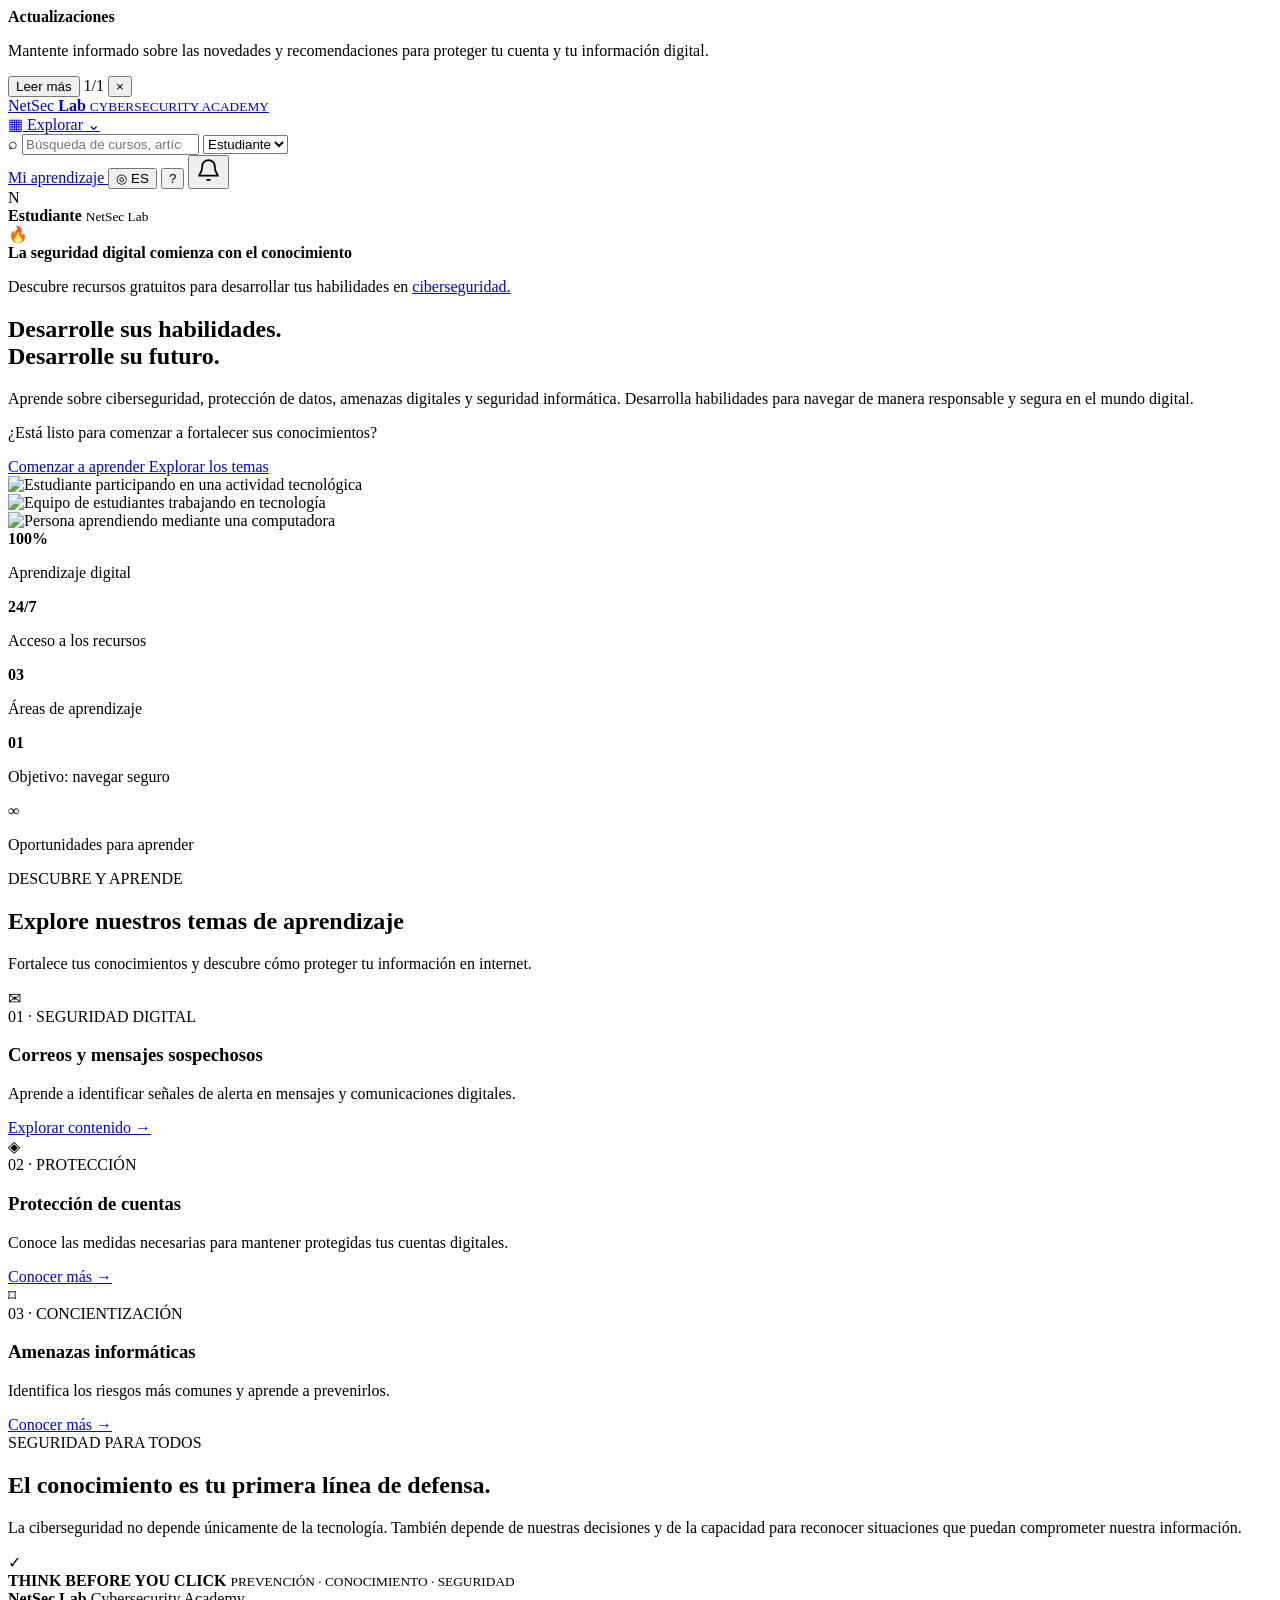
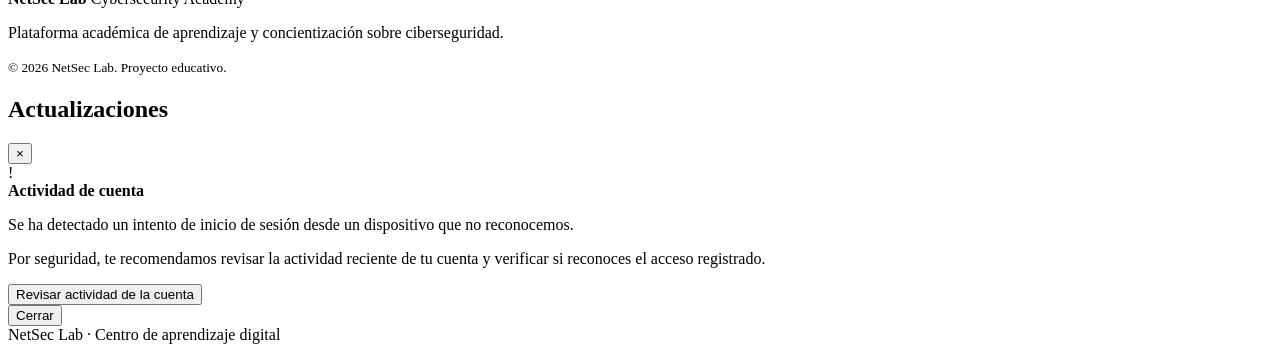
==== index.html @ 1ff79085 "Add files via upload" ====
<!DOCTYPE html>
<html lang="es">
<head>
    <meta charset="UTF-8">
    <meta name="viewport" content="width=device-width, initial-scale=1.0">

    <meta name="description" content="NetSec Lab, plataforma educativa de aprendizaje y concientización sobre ciberseguridad.">

    <title>NetSec Lab | Aprende y protege tu entorno digital</title>

    <link rel="preconnect" href="https://fonts.googleapis.com">
    <link rel="preconnect" href="https://fonts.gstatic.com" crossorigin>
    <link href="https://fonts.googleapis.com/css2?family=Inter:wght@300;400;500;600;700;800&display=swap" rel="stylesheet">

    <link rel="stylesheet" href="css/estilos.css">
</head>

<body>

    <!-- BARRA DE ACTUALIZACIONES -->
    <div class="announcement" id="announcement">

        <div class="announcement-content">
            <strong>Actualizaciones</strong>

            <p>
                Mantente informado sobre las novedades y recomendaciones
                para proteger tu cuenta y tu información digital.
            </p>
        </div>

        <div class="announcement-actions">
            <button id="readMoreBtn" class="read-more">
                Leer más
            </button>

            <span class="announcement-count">1/1</span>

            <button class="close-announcement" id="closeAnnouncement"
                    aria-label="Cerrar actualización">
                ×
            </button>
        </div>

    </div>


    <!-- ENCABEZADO PRINCIPAL -->
    <header class="header">

        <a href="#inicio" class="brand">

            <span class="brand-name">
                NetSec
                <strong>Lab</strong>
            </span>

            <small>CYBERSECURITY ACADEMY</small>

        </a>


        <nav class="main-navigation">

            <a href="#temas" class="explore-button">
                <span class="grid-icon">▦</span>
                Explorar
                <span>⌄</span>
            </a>

        </nav>


        <div class="search-box">

            <span class="search-icon">⌕</span>

            <input type="search"
                   placeholder="Búsqueda de cursos, artículos y recursos">

            <select aria-label="Tipo de usuario">
                <option>Estudiante</option>
                <option>Docente</option>
            </select>

        </div>


        <nav class="right-navigation">

            <a href="#aprendizaje" class="my-learning">
                Mi aprendizaje
            </a>

            <button class="language-button" aria-label="Idioma">
                ◎ <span>ES</span>
            </button>

            <button class="help-button" aria-label="Ayuda">
                ?
            </button>

            <!-- CAMPANITA -->
            <button class="notification-button"
                    id="notificationButton"
                    aria-label="Notificaciones">

                <svg viewBox="0 0 24 24"
                     width="25"
                     height="25"
                     fill="none"
                     stroke="currentColor"
                     stroke-width="1.7">

                    <path d="M18 8a6 6 0 0 0-12 0c0 7-3 7-3 9h18c0-2-3-2-3-9"/>
                    <path d="M10 21h4"/>

                </svg>

                <span class="notification-dot"></span>

            </button>


            <div class="profile">

                <div class="profile-avatar">N</div>

                <div class="profile-text">
                    <strong>Estudiante</strong>
                    <small>NetSec Lab</small>
                </div>

            </div>

        </nav>

    </header>


    <!-- CONTENIDO -->
    <main>

        <!-- HERO -->
        <section class="hero" id="inicio">

            <div class="hero-content">

                <div class="featured-message">

                    <span class="fire-icon">🔥</span>

                    <div>
                        <strong>
                            La seguridad digital comienza con el conocimiento
                        </strong>

                        <p>
                            Descubre recursos gratuitos para desarrollar
                            tus habilidades en
                            <a href="#temas">ciberseguridad.</a>
                        </p>
                    </div>

                </div>


                <h1>
                    Desarrolle sus habilidades.
                    <br>
                    Desarrolle su futuro.
                </h1>


                <p class="hero-description">
                    Aprende sobre ciberseguridad, protección de datos,
                    amenazas digitales y seguridad informática.
                    Desarrolla habilidades para navegar de manera
                    responsable y segura en el mundo digital.
                </p>


                <p class="hero-question">
                    ¿Está listo para comenzar a fortalecer sus conocimientos?
                </p>


                <div class="hero-buttons">

                    <a href="#temas" class="button-primary">
                        Comenzar a aprender
                    </a>

                    <a href="#temas" class="button-outline">
                        Explorar los temas
                    </a>

                </div>

            </div>


            <!-- COLLAGE DE IMÁGENES -->
            <div class="hero-gallery">

                <div class="gallery-main">
                    <img
                        src="https://images.unsplash.com/photo-1531482615713-2afd69097998?w=700"
                        alt="Estudiante participando en una actividad tecnológica">
                </div>

                <div class="gallery-top">
                    <img
                        src="https://images.unsplash.com/photo-1521737711867-e3b97375f902?w=600"
                        alt="Equipo de estudiantes trabajando en tecnología">
                </div>

                <div class="gallery-bottom">
                    <img
                        src="https://images.unsplash.com/photo-1516321318423-f06f85e504b3?w=600"
                        alt="Persona aprendiendo mediante una computadora">
                </div>

                <div class="gallery-dots"></div>

            </div>

        </section>


        <!-- ESTADÍSTICAS -->
        <section class="statistics" id="aprendizaje">

            <div class="stat-item">
                <strong>100%</strong>
                <p>Aprendizaje digital</p>
            </div>

            <div class="stat-item">
                <strong>24/7</strong>
                <p>Acceso a los recursos</p>
            </div>

            <div class="stat-item">
                <strong>03</strong>
                <p>Áreas de aprendizaje</p>
            </div>

            <div class="stat-item">
                <strong>01</strong>
                <p>Objetivo: navegar seguro</p>
            </div>

            <div class="stat-item">
                <strong>∞</strong>
                <p>Oportunidades para aprender</p>
            </div>

        </section>


        <!-- TEMAS -->
        <section class="learning-section" id="temas">

            <div class="section-heading">

                <span>DESCUBRE Y APRENDE</span>

                <h2>
                    Explore nuestros temas de aprendizaje
                </h2>

                <p>
                    Fortalece tus conocimientos y descubre cómo
                    proteger tu información en internet.
                </p>

            </div>


            <div class="learning-grid">

                <article class="learning-card">

                    <div class="learning-icon blue-icon">✉</div>

                    <span>01 · SEGURIDAD DIGITAL</span>

                    <h3>Correos y mensajes sospechosos</h3>

                    <p>
                        Aprende a identificar señales de alerta
                        en mensajes y comunicaciones digitales.
                    </p>

                    <a href="correo.html">
                        Explorar contenido →
                    </a>

                </article>


                <article class="learning-card">

                    <div class="learning-icon green-icon">◈</div>

                    <span>02 · PROTECCIÓN</span>

                    <h3>Protección de cuentas</h3>

                    <p>
                        Conoce las medidas necesarias para
                        mantener protegidas tus cuentas digitales.
                    </p>

                    <a href="#informacion">
                        Conocer más →
                    </a>

                </article>


                <article class="learning-card">

                    <div class="learning-icon orange-icon">⌑</div>

                    <span>03 · CONCIENTIZACIÓN</span>

                    <h3>Amenazas informáticas</h3>

                    <p>
                        Identifica los riesgos más comunes
                        y aprende a prevenirlos.
                    </p>

                    <a href="#informacion">
                        Conocer más →
                    </a>

                </article>

            </div>

        </section>


        <!-- INFORMACIÓN -->
        <section class="information-section" id="informacion">

            <div>
                <span>SEGURIDAD PARA TODOS</span>

                <h2>
                    El conocimiento es tu primera línea de defensa.
                </h2>

                <p>
                    La ciberseguridad no depende únicamente de la tecnología.
                    También depende de nuestras decisiones y de la capacidad
                    para reconocer situaciones que puedan comprometer
                    nuestra información.
                </p>
            </div>

            <div class="information-graphic">
                <div class="graphic-circle">
                    <span>✓</span>
                </div>

                <strong>THINK BEFORE YOU CLICK</strong>
                <small>PREVENCIÓN · CONOCIMIENTO · SEGURIDAD</small>
            </div>

        </section>

    </main>


    <!-- PIE DE PÁGINA -->
    <footer class="footer">

        <div class="footer-brand">
            <strong>NetSec Lab</strong>
            <span>Cybersecurity Academy</span>
        </div>

        <p>
            Plataforma académica de aprendizaje y concientización
            sobre ciberseguridad.
        </p>

        <small>
            © 2026 NetSec Lab. Proyecto educativo.
        </small>

    </footer>


    <!-- VENTANA DE NOTIFICACIÓN -->
    <div class="modal-overlay" id="securityModal">

        <div class="notification-modal">

            <div class="modal-heading">
                <h2>Actualizaciones</h2>

                <button id="closeModal" aria-label="Cerrar">
                    ×
                </button>
            </div>

            <div class="security-notice">

                <span class="notice-symbol">!</span>

                <div>
                    <strong>Actividad de cuenta</strong>

                    <p>
                        Se ha detectado un intento de inicio de sesión
                        desde un dispositivo que no reconocemos.
                    </p>
                </div>

            </div>

            <p class="modal-description">
                Por seguridad, te recomendamos revisar la actividad
                reciente de tu cuenta y verificar si reconoces
                el acceso registrado.
            </p>

            <button class="modal-link" id="reviewActivity">
                Revisar actividad de la cuenta
            </button>

            <div class="modal-actions">

                <button id="dismissModal" class="modal-close-button">
                    Cerrar
                </button>

            </div>

            <div class="modal-footer">
                NetSec Lab · Centro de aprendizaje digital
            </div>

        </div>

    </div>


    <script src="js/script.js"></script>

</body>
</html>
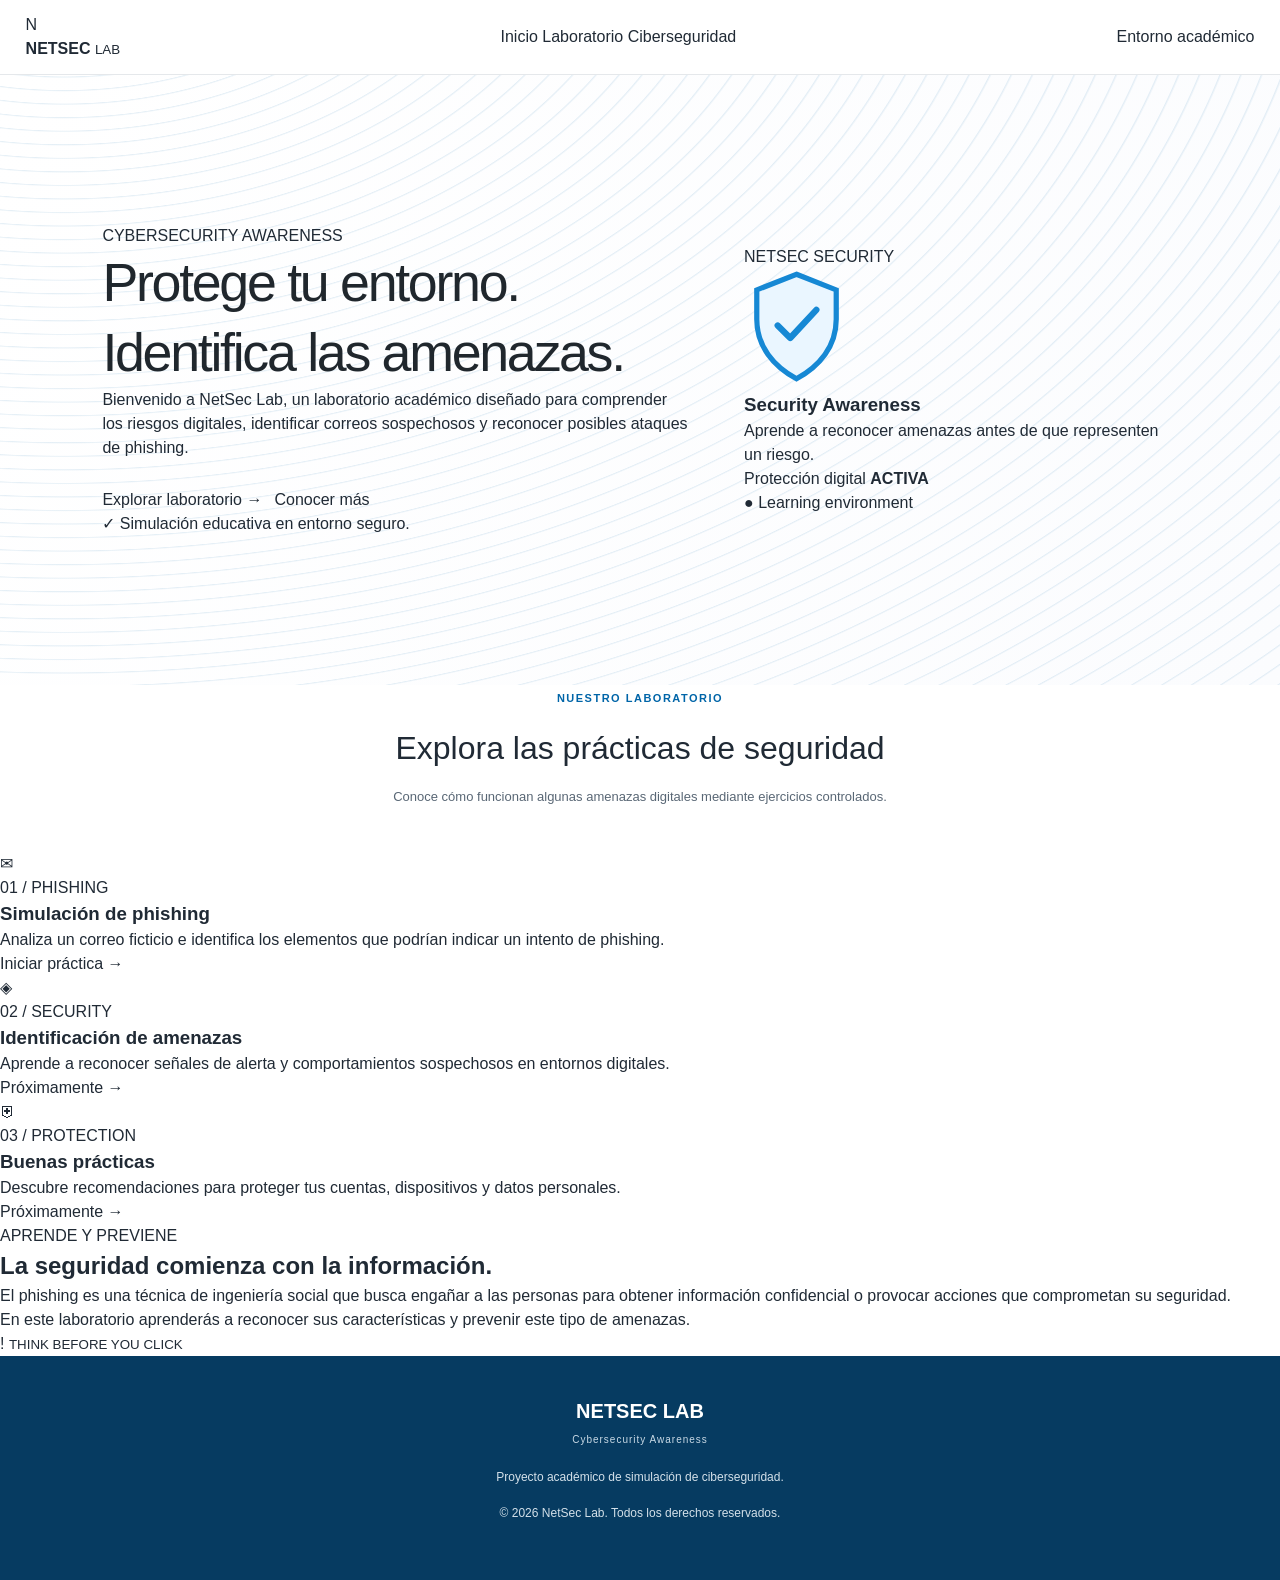
==== commit ba52cd67: "Revise index.html for content and structure updates Updated the index.html file to improve content a" ====
--- a/index.html
+++ b/index.html
@@ -1,375 +1,284 @@
 
 <!DOCTYPE html>
 <html lang="es">
+
 <head>
     <meta charset="UTF-8">
     <meta name="viewport" content="width=device-width, initial-scale=1.0">
 
-    <meta name="description" content="NetSec Lab, plataforma educativa de aprendizaje y concientización sobre ciberseguridad.">
-
-    <title>NetSec Lab | Aprende y protege tu entorno digital</title>
-
-    <link rel="preconnect" href="https://fonts.googleapis.com">
-    <link rel="preconnect" href="https://fonts.gstatic.com" crossorigin>
-    <link href="https://fonts.googleapis.com/css2?family=Inter:wght@300;400;500;600;700;800&display=swap" rel="stylesheet">
-
-    <link rel="stylesheet" href="css/estilos.css">
+    <meta name="description" content="NetSec Lab: laboratorio académico de concientización sobre ciberseguridad y phishing.">
+
+    <meta name="author" content="NetSec Lab">
+    <meta name="theme-color" content="#0875C9">
+
+    <title>NetSec Lab | Cybersecurity Awareness</title>
+
+    <!-- HOJA DE ESTILOS -->
+    <link rel="stylesheet" href="estilos.css">
 </head>
 
 <body>
 
-    <!-- BARRA DE ACTUALIZACIONES -->
-    <div class="announcement" id="announcement">
-
-        <div class="announcement-content">
-            <strong>Actualizaciones</strong>
-
-            <p>
-                Mantente informado sobre las novedades y recomendaciones
-                para proteger tu cuenta y tu información digital.
-            </p>
+    <!-- ENCABEZADO -->
+    <header class="header">
+
+        <div class="logo">
+            <span class="logo-icon">N</span>
+
+            <div class="logo-text">
+                <strong>NETSEC</strong>
+                <small>LAB</small>
+            </div>
         </div>
 
-        <div class="announcement-actions">
-            <button id="readMoreBtn" class="read-more">
-                Leer más
-            </button>
-
-            <span class="announcement-count">1/1</span>
-
-            <button class="close-announcement" id="closeAnnouncement"
-                    aria-label="Cerrar actualización">
-                ×
-            </button>
+        <nav class="navigation">
+            <a href="#inicio">Inicio</a>
+            <a href="#laboratorio">Laboratorio</a>
+            <a href="#informacion">Ciberseguridad</a>
+        </nav>
+
+        <div class="header-right">
+            <span class="status">
+                <span class="status-dot"></span>
+                Entorno académico
+            </span>
         </div>
 
-    </div>
-
-
-    <!-- ENCABEZADO PRINCIPAL -->
-    <header class="header">
-
-        <a href="#inicio" class="brand">
-
-            <span class="brand-name">
-                NetSec
-                <strong>Lab</strong>
-            </span>
-
-            <small>CYBERSECURITY ACADEMY</small>
-
-        </a>
-
-
-        <nav class="main-navigation">
-
-            <a href="#temas" class="explore-button">
-                <span class="grid-icon">▦</span>
-                Explorar
-                <span>⌄</span>
-            </a>
-
-        </nav>
-
-
-        <div class="search-box">
-
-            <span class="search-icon">⌕</span>
-
-            <input type="search"
-                   placeholder="Búsqueda de cursos, artículos y recursos">
-
-            <select aria-label="Tipo de usuario">
-                <option>Estudiante</option>
-                <option>Docente</option>
-            </select>
-
-        </div>
-
-
-        <nav class="right-navigation">
-
-            <a href="#aprendizaje" class="my-learning">
-                Mi aprendizaje
-            </a>
-
-            <button class="language-button" aria-label="Idioma">
-                ◎ <span>ES</span>
-            </button>
-
-            <button class="help-button" aria-label="Ayuda">
-                ?
-            </button>
-
-            <!-- CAMPANITA -->
-            <button class="notification-button"
-                    id="notificationButton"
-                    aria-label="Notificaciones">
-
-                <svg viewBox="0 0 24 24"
-                     width="25"
-                     height="25"
-                     fill="none"
-                     stroke="currentColor"
-                     stroke-width="1.7">
-
-                    <path d="M18 8a6 6 0 0 0-12 0c0 7-3 7-3 9h18c0-2-3-2-3-9"/>
-                    <path d="M10 21h4"/>
-
-                </svg>
-
-                <span class="notification-dot"></span>
-
-            </button>
-
-
-            <div class="profile">
-
-                <div class="profile-avatar">N</div>
-
-                <div class="profile-text">
-                    <strong>Estudiante</strong>
-                    <small>NetSec Lab</small>
+    </header>
+
+
+    <!-- CONTENIDO PRINCIPAL -->
+    <main>
+
+        <!-- SECCIÓN DE INICIO -->
+        <section class="hero" id="inicio">
+
+            <div class="hero-content">
+
+                <span class="tag">
+                    CYBERSECURITY AWARENESS
+                </span>
+
+                <h1>
+                    Protege tu entorno.
+                    <br>
+                    <span>Identifica las amenazas.</span>
+                </h1>
+
+                <p>
+                    Bienvenido a NetSec Lab, un laboratorio académico
+                    diseñado para comprender los riesgos digitales,
+                    identificar correos sospechosos y reconocer
+                    posibles ataques de phishing.
+                </p>
+
+                <div class="hero-buttons">
+
+                    <a href="#laboratorio" class="btn-primary">
+                        Explorar laboratorio
+                        <span>→</span>
+                    </a>
+
+                    <a href="#informacion" class="btn-secondary">
+                        Conocer más
+                    </a>
+
                 </div>
 
-            </div>
-
-        </nav>
-
-    </header>
-
-
-    <!-- CONTENIDO -->
-    <main>
-
-        <!-- HERO -->
-        <section class="hero" id="inicio">
-
-            <div class="hero-content">
-
-                <div class="featured-message">
-
-                    <span class="fire-icon">🔥</span>
-
-                    <div>
-                        <strong>
-                            La seguridad digital comienza con el conocimiento
-                        </strong>
-
-                        <p>
-                            Descubre recursos gratuitos para desarrollar
-                            tus habilidades en
-                            <a href="#temas">ciberseguridad.</a>
-                        </p>
-                    </div>
-
+                <div class="hero-note">
+                    <span>✓</span>
+                    Simulación educativa en entorno seguro.
                 </div>
 
-
-                <h1>
-                    Desarrolle sus habilidades.
-                    <br>
-                    Desarrolle su futuro.
-                </h1>
-
-
-                <p class="hero-description">
-                    Aprende sobre ciberseguridad, protección de datos,
-                    amenazas digitales y seguridad informática.
-                    Desarrolla habilidades para navegar de manera
-                    responsable y segura en el mundo digital.
+            </div>
+
+
+            <!-- PANEL VISUAL -->
+            <div class="hero-visual">
+
+                <div class="security-card">
+
+                    <div class="card-top">
+                        <span>NETSEC SECURITY</span>
+                        <span class="online-dot"></span>
+                    </div>
+
+                    <div class="shield">
+
+                        <svg viewBox="0 0 100 110"
+                             width="105"
+                             height="115"
+                             fill="none">
+
+                            <path
+                                d="M50 5 L88 20 V48
+                                C88 74 72 93 50 105
+                                C28 93 12 74 12 48
+                                V20 Z"
+                                stroke="#1688D4"
+                                stroke-width="5"
+                                fill="#EAF6FF"/>
+
+                            <path
+                                d="M32 54 L44 66 L69 39"
+                                stroke="#1688D4"
+                                stroke-width="6"
+                                stroke-linecap="round"
+                                stroke-linejoin="round"/>
+
+                        </svg>
+
+                    </div>
+
+                    <h3>Security Awareness</h3>
+
+                    <p>
+                        Aprende a reconocer amenazas
+                        antes de que representen un riesgo.
+                    </p>
+
+                    <div class="security-line">
+                        <span>Protección digital</span>
+                        <strong>ACTIVA</strong>
+                    </div>
+
+                </div>
+
+                <div class="floating-label">
+                    <span>●</span>
+                    Learning environment
+                </div>
+
+            </div>
+
+        </section>
+
+
+        <!-- SECCIÓN DE LABORATORIO -->
+        <section class="laboratory" id="laboratorio">
+
+            <div class="section-heading">
+
+                <span class="tag">NUESTRO LABORATORIO</span>
+
+                <h2>
+                    Explora las prácticas de seguridad
+                </h2>
+
+                <p>
+                    Conoce cómo funcionan algunas amenazas digitales
+                    mediante ejercicios controlados.
                 </p>
 
-
-                <p class="hero-question">
-                    ¿Está listo para comenzar a fortalecer sus conocimientos?
+            </div>
+
+
+            <div class="lab-grid">
+
+                <!-- PRÁCTICA 01 -->
+                <article class="lab-card">
+
+                    <div class="lab-icon blue">
+                        ✉
+                    </div>
+
+                    <span class="card-number">01 / PHISHING</span>
+
+                    <h3>Simulación de phishing</h3>
+
+                    <p>
+                        Analiza un correo ficticio e identifica
+                        los elementos que podrían indicar
+                        un intento de phishing.
+                    </p>
+
+                    <a href="correo.html" class="card-link">
+                        Iniciar práctica →
+                    </a>
+
+                </article>
+
+
+                <!-- PRÁCTICA 02 -->
+                <article class="lab-card">
+
+                    <div class="lab-icon green">
+                        ◈
+                    </div>
+
+                    <span class="card-number">02 / SECURITY</span>
+
+                    <h3>Identificación de amenazas</h3>
+
+                    <p>
+                        Aprende a reconocer señales de alerta
+                        y comportamientos sospechosos
+                        en entornos digitales.
+                    </p>
+
+                    <a href="#informacion" class="card-link">
+                        Próximamente →
+                    </a>
+
+                </article>
+
+
+                <!-- PRÁCTICA 03 -->
+                <article class="lab-card">
+
+                    <div class="lab-icon orange">
+                        ⛨
+                    </div>
+
+                    <span class="card-number">03 / PROTECTION</span>
+
+                    <h3>Buenas prácticas</h3>
+
+                    <p>
+                        Descubre recomendaciones para proteger
+                        tus cuentas, dispositivos y datos personales.
+                    </p>
+
+                    <a href="#informacion" class="card-link">
+                        Próximamente →
+                    </a>
+
+                </article>
+
+            </div>
+
+        </section>
+
+
+        <!-- INFORMACIÓN -->
+        <section class="information" id="informacion">
+
+            <div class="information-content">
+
+                <span class="tag">APRENDE Y PREVIENE</span>
+
+                <h2>
+                    La seguridad comienza con la información.
+                </h2>
+
+                <p>
+                    El phishing es una técnica de ingeniería social
+                    que busca engañar a las personas para obtener
+                    información confidencial o provocar acciones
+                    que comprometan su seguridad.
                 </p>
 
-
-                <div class="hero-buttons">
-
-                    <a href="#temas" class="button-primary">
-                        Comenzar a aprender
-                    </a>
-
-                    <a href="#temas" class="button-outline">
-                        Explorar los temas
-                    </a>
-
-                </div>
-
-            </div>
-
-
-            <!-- COLLAGE DE IMÁGENES -->
-            <div class="hero-gallery">
-
-                <div class="gallery-main">
-                    <img
-                        src="https://images.unsplash.com/photo-1531482615713-2afd69097998?w=700"
-                        alt="Estudiante participando en una actividad tecnológica">
-                </div>
-
-                <div class="gallery-top">
-                    <img
-                        src="https://images.unsplash.com/photo-1521737711867-e3b97375f902?w=600"
-                        alt="Equipo de estudiantes trabajando en tecnología">
-                </div>
-
-                <div class="gallery-bottom">
-                    <img
-                        src="https://images.unsplash.com/photo-1516321318423-f06f85e504b3?w=600"
-                        alt="Persona aprendiendo mediante una computadora">
-                </div>
-
-                <div class="gallery-dots"></div>
-
-            </div>
-
-        </section>
-
-
-        <!-- ESTADÍSTICAS -->
-        <section class="statistics" id="aprendizaje">
-
-            <div class="stat-item">
-                <strong>100%</strong>
-                <p>Aprendizaje digital</p>
-            </div>
-
-            <div class="stat-item">
-                <strong>24/7</strong>
-                <p>Acceso a los recursos</p>
-            </div>
-
-            <div class="stat-item">
-                <strong>03</strong>
-                <p>Áreas de aprendizaje</p>
-            </div>
-
-            <div class="stat-item">
-                <strong>01</strong>
-                <p>Objetivo: navegar seguro</p>
-            </div>
-
-            <div class="stat-item">
-                <strong>∞</strong>
-                <p>Oportunidades para aprender</p>
-            </div>
-
-        </section>
-
-
-        <!-- TEMAS -->
-        <section class="learning-section" id="temas">
-
-            <div class="section-heading">
-
-                <span>DESCUBRE Y APRENDE</span>
-
-                <h2>
-                    Explore nuestros temas de aprendizaje
-                </h2>
-
                 <p>
-                    Fortalece tus conocimientos y descubre cómo
-                    proteger tu información en internet.
+                    En este laboratorio aprenderás a reconocer
+                    sus características y prevenir este tipo
+                    de amenazas.
                 </p>
 
             </div>
 
-
-            <div class="learning-grid">
-
-                <article class="learning-card">
-
-                    <div class="learning-icon blue-icon">✉</div>
-
-                    <span>01 · SEGURIDAD DIGITAL</span>
-
-                    <h3>Correos y mensajes sospechosos</h3>
-
-                    <p>
-                        Aprende a identificar señales de alerta
-                        en mensajes y comunicaciones digitales.
-                    </p>
-
-                    <a href="correo.html">
-                        Explorar contenido →
-                    </a>
-
-                </article>
-
-
-                <article class="learning-card">
-
-                    <div class="learning-icon green-icon">◈</div>
-
-                    <span>02 · PROTECCIÓN</span>
-
-                    <h3>Protección de cuentas</h3>
-
-                    <p>
-                        Conoce las medidas necesarias para
-                        mantener protegidas tus cuentas digitales.
-                    </p>
-
-                    <a href="#informacion">
-                        Conocer más →
-                    </a>
-
-                </article>
-
-
-                <article class="learning-card">
-
-                    <div class="learning-icon orange-icon">⌑</div>
-
-                    <span>03 · CONCIENTIZACIÓN</span>
-
-                    <h3>Amenazas informáticas</h3>
-
-                    <p>
-                        Identifica los riesgos más comunes
-                        y aprende a prevenirlos.
-                    </p>
-
-                    <a href="#informacion">
-                        Conocer más →
-                    </a>
-
-                </article>
-
-            </div>
-
-        </section>
-
-
-        <!-- INFORMACIÓN -->
-        <section class="information-section" id="informacion">
-
-            <div>
-                <span>SEGURIDAD PARA TODOS</span>
-
-                <h2>
-                    El conocimiento es tu primera línea de defensa.
-                </h2>
-
-                <p>
-                    La ciberseguridad no depende únicamente de la tecnología.
-                    También depende de nuestras decisiones y de la capacidad
-                    para reconocer situaciones que puedan comprometer
-                    nuestra información.
-                </p>
-            </div>
-
-            <div class="information-graphic">
-                <div class="graphic-circle">
-                    <span>✓</span>
-                </div>
-
-                <strong>THINK BEFORE YOU CLICK</strong>
-                <small>PREVENCIÓN · CONOCIMIENTO · SEGURIDAD</small>
+            <div class="information-icon">
+                <span>!</span>
+                <small>THINK BEFORE YOU CLICK</small>
             </div>
 
         </section>
@@ -381,78 +290,24 @@
     <footer class="footer">
 
         <div class="footer-brand">
-            <strong>NetSec Lab</strong>
-            <span>Cybersecurity Academy</span>
+            <strong>NETSEC LAB</strong>
+            <span>Cybersecurity Awareness</span>
         </div>
 
         <p>
-            Plataforma académica de aprendizaje y concientización
-            sobre ciberseguridad.
+            Proyecto académico de simulación de ciberseguridad.
         </p>
 
-        <small>
-            © 2026 NetSec Lab. Proyecto educativo.
-        </small>
+        <p class="footer-copy">
+            © 2026 NetSec Lab. Todos los derechos reservados.
+        </p>
 
     </footer>
 
 
-    <!-- VENTANA DE NOTIFICACIÓN -->
-    <div class="modal-overlay" id="securityModal">
-
-        <div class="notification-modal">
-
-            <div class="modal-heading">
-                <h2>Actualizaciones</h2>
-
-                <button id="closeModal" aria-label="Cerrar">
-                    ×
-                </button>
-            </div>
-
-            <div class="security-notice">
-
-                <span class="notice-symbol">!</span>
-
-                <div>
-                    <strong>Actividad de cuenta</strong>
-
-                    <p>
-                        Se ha detectado un intento de inicio de sesión
-                        desde un dispositivo que no reconocemos.
-                    </p>
-                </div>
-
-            </div>
-
-            <p class="modal-description">
-                Por seguridad, te recomendamos revisar la actividad
-                reciente de tu cuenta y verificar si reconoces
-                el acceso registrado.
-            </p>
-
-            <button class="modal-link" id="reviewActivity">
-                Revisar actividad de la cuenta
-            </button>
-
-            <div class="modal-actions">
-
-                <button id="dismissModal" class="modal-close-button">
-                    Cerrar
-                </button>
-
-            </div>
-
-            <div class="modal-footer">
-                NetSec Lab · Centro de aprendizaje digital
-            </div>
-
-        </div>
-
-    </div>
-
-
-    <script src="js/script.js"></script>
+    <!-- JAVASCRIPT -->
+    <script src="script.js"></script>
 
 </body>
 </html>
+
--- a/estilos.css
+++ b/estilos.css
@@ -0,0 +1,1402 @@
+
+/* ==========================================
+   NETSEC LAB - IDENTIDAD VISUAL
+========================================== */
+
+:root {
+    --blue: #0065A8;
+    --blue-dark: #003B70;
+    --green: #65BC46;
+    --green-dark: #00843D;
+    --text: #202A35;
+    --gray: #596775;
+    --border: #E5E8EB;
+    --light: #F7F9FB;
+    --white: #FFFFFF;
+}
+
+* {
+    margin: 0;
+    padding: 0;
+    box-sizing: border-box;
+    scroll-behavior: smooth;
+}
+
+body {
+    font-family: 'Inter', Arial, sans-serif;
+    color: var(--text);
+    background: white;
+    line-height: 1.5;
+}
+
+button, input, select {
+    font-family: inherit;
+}
+
+button {
+    cursor: pointer;
+}
+
+a {
+    text-decoration: none;
+    color: inherit;
+}
+
+
+/* ==========================================
+   BARRA VERDE DE ACTUALIZACIONES
+========================================== */
+
+.announcement {
+    display: none;
+    min-height: 75px;
+    padding: 12px 2%;
+    background: linear-gradient(100deg, #063C61, #00843D);
+    color: white;
+    align-items: center;
+    justify-content: space-between;
+    gap: 25px;
+}
+
+.announcement.active {
+    display: flex;
+    animation: slideDown .3s ease;
+}
+
+.announcement-content strong {
+    font-size: 17px;
+}
+
+.announcement-content p {
+    font-size: 12px;
+    color: #E6F4EC;
+    margin-top: 3px;
+}
+
+.announcement-actions {
+    display: flex;
+    align-items: center;
+    gap: 18px;
+}
+
+.read-more {
+    color: white;
+    border: 1px solid white;
+    background: transparent;
+    border-radius: 25px;
+    padding: 8px 20px;
+    font-size: 12px;
+    font-weight: 600;
+}
+
+.read-more:hover {
+    background: white;
+    color: var(--green-dark);
+}
+
+.announcement-count {
+    font-size: 12px;
+}
+
+.close-announcement {
+    background: transparent;
+    color: white;
+    border: none;
+    font-size: 28px;
+    padding: 0 10px;
+}
+
+@keyframes slideDown {
+    from {
+        opacity: 0;
+        transform: translateY(-12px);
+    }
+    to {
+        opacity: 1;
+        transform: translateY(0);
+    }
+}
+
+
+/* ==========================================
+   ENCABEZADO
+========================================== */
+
+.header {
+    min-height: 75px;
+    padding: 0 2%;
+    display: flex;
+    align-items: center;
+    justify-content: space-between;
+    gap: 18px;
+    background: white;
+    border-bottom: 1px solid var(--border);
+    position: sticky;
+    top: 0;
+    z-index: 100;
+}
+
+.brand {
+    display: flex;
+    flex-direction: column;
+    min-width: 100px;
+    line-height: 1.05;
+}
+
+.brand-name {
+    font-size: 21px;
+    font-weight: 800;
+    color: var(--blue-dark);
+    letter-spacing: -1px;
+}
+
+.brand-name strong {
+    color: var(--green-dark);
+}
+
+.brand small {
+    font-size: 7px;
+    letter-spacing: 1.4px;
+    margin-top: 5px;
+    color: #536474;
+    font-weight: 700;
+}
+
+.main-navigation {
+    display: flex;
+}
+
+.explore-button {
+    border: 1px solid #D3D7DB;
+    padding: 10px 14px;
+    border-radius: 5px;
+    font-size: 13px;
+    font-weight: 700;
+    display: flex;
+    align-items: center;
+    gap: 10px;
+    white-space: nowrap;
+}
+
+.explore-button:hover {
+    background: #F4F7F9;
+}
+
+.grid-icon {
+    font-size: 21px;
+}
+
+.search-box {
+    display: flex;
+    align-items: center;
+    border: 1px solid #DCE1E5;
+    border-radius: 5px;
+    height: 43px;
+    flex: 1;
+    max-width: 520px;
+    overflow: hidden;
+}
+
+.search-icon {
+    font-size: 25px;
+    padding: 0 12px;
+    color: var(--blue-dark);
+}
+
+.search-box input {
+    border: none;
+    outline: none;
+    flex: 1;
+    min-width: 50px;
+    font-size: 12px;
+}
+
+.search-box select {
+    height: 100%;
+    border: none;
+    border-left: 1px solid #E0E4E7;
+    background: #FAFAFA;
+    padding: 0 10px;
+    font-size: 11px;
+    color: #45515C;
+}
+
+.right-navigation {
+    display: flex;
+    align-items: center;
+    gap: 17px;
+    height: 75px;
+}
+
+.right-navigation > a,
+.right-navigation > button {
+    height: 100%;
+    display: flex;
+    align-items: center;
+    justify-content: center;
+    border: none;
+    border-left: 1px solid #E9ECEF;
+    background: white;
+    padding: 0 13px;
+}
+
+.my-learning {
+    font-size: 12px;
+    font-weight: 700;
+    white-space: nowrap;
+}
+
+.language-button {
+    gap: 7px;
+    font-size: 12px;
+}
+
+.language-button:first-letter {
+    font-size: 24px;
+}
+
+.help-button {
+    font-size: 21px;
+    font-weight: 500;
+    color: #29343E;
+}
+
+.notification-button {
+    position: relative;
+    color: #414C56;
+}
+
+.notification-button:hover {
+    color: var(--green-dark);
+    background: #F8FBF7;
+}
+
+.notification-dot {
+    position: absolute;
+    top: 18px;
+    right: 11px;
+    width: 9px;
+    height: 9px;
+    border-radius: 50%;
+    background: var(--green);
+    border: 1px solid white;
+}
+
+.profile {
+    display: flex;
+    align-items: center;
+    gap: 9px;
+    white-space: nowrap;
+}
+
+.profile-avatar {
+    width: 35px;
+    height: 35px;
+    border: 1.5px solid #596775;
+    border-radius: 50%;
+    display: grid;
+    place-items: center;
+    color: var(--blue-dark);
+    font-weight: 700;
+}
+
+.profile-text {
+    display: flex;
+    flex-direction: column;
+    line-height: 1.4;
+}
+
+.profile-text strong {
+    font-size: 11px;
+}
+
+.profile-text small {
+    font-size: 10px;
+    color: var(--gray);
+}
+
+
+/* ==========================================
+   PORTADA / HERO
+========================================== */
+
+.hero {
+    min-height: 610px;
+    padding: 65px 8%;
+    display: grid;
+    grid-template-columns: 1.15fr .85fr;
+    align-items: center;
+    gap: 55px;
+    position: relative;
+    overflow: hidden;
+    background:
+        repeating-radial-gradient(
+            ellipse at 5% -35%,
+            transparent 0px,
+            transparent 17px,
+            rgba(0, 101, 168, .10) 18px,
+            transparent 20px
+        ),
+        linear-gradient(110deg, #FFFFFF, #FBFCFE);
+}
+
+.hero-content {
+    position: relative;
+    z-index: 2;
+}
+
+.featured-message {
+    display: flex;
+    align-items: center;
+    gap: 12px;
+    max-width: 680px;
+    padding: 10px 20px;
+    border: 1px solid #E1E4E7;
+    border-radius: 40px;
+    background: rgba(255,255,255,.94);
+    margin-bottom: 32px;
+}
+
+.fire-icon {
+    font-size: 24px;
+}
+
+.featured-message strong {
+    font-size: 12px;
+    display: block;
+}
+
+.featured-message p {
+    font-size: 11px;
+    line-height: 1.6;
+}
+
+.featured-message a {
+    color: var(--blue);
+    text-decoration: underline;
+}
+
+.hero h1 {
+    font-size: clamp(37px, 4.2vw, 59px);
+    line-height: 1.3;
+    letter-spacing: -2.3px;
+    font-weight: 300;
+    max-width: 750px;
+    color: #20272D;
+}
+
+.hero-description {
+    max-width: 660px;
+    font-size: 14px;
+    line-height: 1.9;
+    margin-top: 27px;
+    color: #313B45;
+}
+
+.hero-question {
+    font-size: 13px;
+    margin-top: 25px;
+}
+
+.hero-buttons {
+    display: flex;
+    flex-wrap: wrap;
+    gap: 12px;
+    margin-top: 28px;
+}
+
+.button-primary,
+.button-outline {
+    min-width: 220px;
+    min-height: 46px;
+    padding: 12px 22px;
+    display: flex;
+    align-items: center;
+    justify-content: center;
+    border-radius: 30px;
+    font-size: 13px;
+    font-weight: 700;
+    transition: .25s;
+}
+
+.button-primary {
+    background: var(--green);
+    color: #173B13;
+}
+
+.button-primary:hover {
+    background: #55A83B;
+    transform: translateY(-2px);
+}
+
+.button-outline {
+    background: white;
+    border: 1.5px solid var(--green);
+    color: #27342B;
+}
+
+.button-outline:hover {
+    background: #EFF9EB;
+}
+
+
+/* ==========================================
+   GALERÍA DE IMÁGENES
+========================================== */
+
+.hero-gallery {
+    height: 430px;
+    position: relative;
+    display: grid;
+    grid-template-columns: 1fr 1fr;
+    grid-template-rows: 1fr 1fr;
+    gap: 18px;
+    z-index: 2;
+}
+
+.hero-gallery > div:not(.gallery-dots) {
+    overflow: hidden;
+    border-radius: 45px 0 45px 0;
+}
+
+.hero-gallery img {
+    width: 100%;
+    height: 100%;
+    object-fit: cover;
+    transition: transform .5s;
+}
+
+.hero-gallery img:hover {
+    transform: scale(1.04);
+}
+
+.gallery-main {
+    grid-row: 1 / 3;
+    height: 330px;
+    align-self: center;
+    border-radius: 55px 0 55px 0 !important;
+}
+
+.gallery-top {
+    height: 180px;
+}
+
+.gallery-bottom {
+    height: 190px;
+}
+
+.gallery-dots {
+    position: absolute;
+    width: 130px;
+    height: 120px;
+    bottom: 10px;
+    left: -40px;
+    z-index: -1;
+    background-image: radial-gradient(#80A9E6 1.5px, transparent 1.5px);
+    background-size: 12px 12px;
+}
+
+
+/* ==========================================
+   ESTADÍSTICAS
+========================================== */
+
+.statistics {
+    position: relative;
+    z-index: 5;
+    max-width: 1360px;
+    margin: -5px auto 0;
+    padding: 25px 15px;
+    background: white;
+    border: 1px solid #EEF0F2;
+    border-radius: 25px 25px 0 0;
+    box-shadow: 0 -5px 35px rgba(0,0,0,.035);
+    display: grid;
+    grid-template-columns: repeat(5, 1fr);
+}
+
+.stat-item {
+    text-align: center;
+    padding: 0 12px;
+    border-right: 1px solid #E0E3E5;
+}
+
+.stat-item:last-child {
+    border: none;
+}
+
+.stat-item strong {
+    font-size: 28px;
+    font-weight: 500;
+}
+
+.stat-item p {
+    font-size: 12px;
+    color: var(--gray);
+    margin-top: 6px;
+}
+
+
+/* ==========================================
+   TEMAS DE APRENDIZAJE
+========================================== */
+
+.learning-section {
+    padding: 90px 8%;
+    background: #F7F9FB;
+}
+
+.section-heading {
+    text-align: center;
+    max-width: 700px;
+    margin: 0 auto 45px;
+}
+
+.section-heading > span {
+    color: var(--blue);
+    font-size: 11px;
+    letter-spacing: 1.5px;
+    font-weight: 800;
+}
+
+.section-heading h2 {
+    font-size: 32px;
+    font-weight: 500;
+    margin: 15px 0;
+}
+
+.section-heading p {
+    color: var(--gray);
+    font-size: 13px;
+}
+
+.learning-grid {
+    display: grid;
+    grid-template-columns: repeat(3, 1fr);
+    gap: 23px;
+}
+
+.learning-card {
+    background: white;
+    border: 1px solid var(--border);
+    border-radius: 13px;
+    padding: 28px;
+    transition: .3s;
+}
+
+.learning-card:hover {
+    transform: translateY(-5px);
+    box-shadow: 0 12px 30px #0000000D;
+}
+
+.learning-icon {
+    width: 48px;
+    height: 48px;
+    border-radius: 12px;
+    display: grid;
+    place-items: center;
+    font-size: 23px;
+    margin-bottom: 23px;
+}
+
+.blue-icon {
+    background: #EAF4FC;
+    color: var(--blue);
+}
+
+.green-icon {
+    background: #EDF8E9;
+    color: #4C9C36;
+}
+
+.orange-icon {
+    background: #FFF3E6;
+    color: #D98A30;
+}
+
+.learning-card > span {
+    font-size: 10px;
+    font-weight: 800;
+    color: var(--blue);
+    letter-spacing: 1px;
+}
+
+.learning-card h3 {
+    font-size: 17px;
+    margin: 12px 0;
+}
+
+.learning-card p {
+    color: var(--gray);
+    font-size: 12px;
+    min-height: 65px;
+    line-height: 1.8;
+}
+
+.learning-card a {
+    display: inline-block;
+    margin-top: 20px;
+    color: var(--blue);
+    font-size: 12px;
+    font-weight: 700;
+}
+
+
+/* ==========================================
+   INFORMACIÓN
+========================================== */
+
+.information-section {
+    padding: 90px 10%;
+    display: flex;
+    justify-content: space-between;
+    align-items: center;
+    gap: 55px;
+    background: white;
+}
+
+.information-section > div:first-child {
+    max-width: 650px;
+}
+
+.information-section > div:first-child > span {
+    color: var(--blue);
+    font-size: 11px;
+    font-weight: 800;
+    letter-spacing: 1.5px;
+}
+
+.information-section h2 {
+    font-size: 36px;
+    font-weight: 400;
+    line-height: 1.3;
+    margin: 20px 0;
+}
+
+.information-section p {
+    color: var(--gray);
+    font-size: 13px;
+    line-height: 1.9;
+}
+
+.information-graphic {
+    min-width: 220px;
+    display: flex;
+    flex-direction: column;
+    align-items: center;
+    gap: 10px;
+}
+
+.graphic-circle {
+    width: 155px;
+    height: 155px;
+    border-radius: 50%;
+    background: #EAF5FC;
+    color: var(--blue);
+    display: grid;
+    place-items: center;
+    font-size: 75px;
+    font-weight: 700;
+}
+
+.information-graphic strong {
+    font-size: 10px;
+    letter-spacing: 1px;
+}
+
+.information-graphic small {
+    font-size: 8px;
+    color: var(--gray);
+}
+
+
+/* ==========================================
+   PIE DE PÁGINA
+========================================== */
+
+.footer {
+    background: #063B61;
+    color: white;
+    text-align: center;
+    padding: 40px 20px;
+}
+
+.footer-brand strong {
+    display: block;
+    font-size: 20px;
+}
+
+.footer-brand span {
+    color: #C8D9E5;
+    font-size: 10px;
+    letter-spacing: 1px;
+}
+
+.footer p {
+    color: #D3E0E9;
+    font-size: 12px;
+    margin: 18px 0;
+}
+
+.footer small {
+    font-size: 10px;
+    color: #B9CAD8;
+}
+
+
+/* ==========================================
+   VENTANA EMERGENTE
+========================================== */
+
+.modal-overlay {
+    position: fixed;
+    inset: 0;
+    z-index: 1000;
+    background: rgba(0,0,0,.48);
+    display: none;
+    justify-content: center;
+    align-items: center;
+    padding: 20px;
+}
+
+.modal-overlay.active {
+    display: flex;
+    animation: fadeIn .2s ease;
+}
+
+.notification-modal {
+    width: 100%;
+    max-width: 770px;
+    padding: 30px 35px;
+    background: white;
+    border-radius: 4px;
+    box-shadow: 0 15px 50px rgba(0,0,0,.2);
+    animation: modalAppear .25s ease;
+}
+
+.modal-heading {
+    display: flex;
+    justify-content: space-between;
+    align-items: center;
+    margin-bottom: 30px;
+}
+
+.modal-heading h2 {
+    font-size: 24px;
+    font-weight: 400;
+}
+
+.modal-heading button {
+    border: none;
+    background: transparent;
+    font-size: 27px;
+    color: #626C75;
+}
+
+.security-notice {
+    display: flex;
+    gap: 17px;
+    align-items: flex-start;
+    margin-bottom: 20px;
+}
+
+.notice-symbol {
+    min-width: 35px;
+    height: 35px;
+    border-radius: 50%;
+    display: grid;
+    place-items: center;
+    background: #FFF3E6;
+    color: #C77A1D;
+    font-weight: 800;
+    font-size: 20px;
+}
+
+.security-notice strong {
+    font-size: 15px;
+}
+
+.security-notice p,
+.modal-description {
+    font-size: 13px;
+    line-height: 1.8;
+    color: #414B55;
+    margin-top: 8px;
+}
+
+.modal-link {
+    background: none;
+    border: none;
+    color: #398638;
+    font-size: 14px;
+    text-decoration: underline;
+    margin-top: 12px;
+    font-weight: 600;
+}
+
+.modal-actions {
+    display: flex;
+    justify-content: flex-end;
+    margin-top: 35px;
+}
+
+.modal-close-button {
+    background: var(--green);
+    color: #163B13;
+    border: none;
+    border-radius: 25px;
+    padding: 12px 45px;
+    font-size: 13px;
+    font-weight: 600;
+}
+
+.modal-close-button:hover {
+    background: #55A83B;
+}
+
+.modal-footer {
+    margin-top: 25px;
+    padding-top: 15px;
+    border-top: 1px solid var(--border);
+    font-size: 10px;
+    color: #87919A;
+}
+
+@keyframes fadeIn {
+    from { opacity: 0; }
+    to { opacity: 1; }
+}
+
+@keyframes modalAppear {
+    from {
+        opacity: 0;
+        transform: translateY(12px);
+    }
+    to {
+        opacity: 1;
+        transform: translateY(0);
+    }
+}
+
+
+/* ==========================================
+   RESPONSIVE
+========================================== */
+
+@media (max-width: 1100px) {
+
+    .header {
+        flex-wrap: wrap;
+        padding: 12px 3%;
+    }
+
+    .search-box {
+        order: 3;
+        max-width: none;
+        width: 100%;
+    }
+
+    .right-navigation {
+        gap: 5px;
+    }
+
+    .hero {
+        padding: 60px 5%;
+        gap: 30px;
+    }
+
+    .hero-gallery {
+        height: 360px;
+    }
+
+    .gallery-main {
+        height: 290px;
+    }
+
+}
+
+@media (max-width: 760px) {
+
+    .header {
+        gap: 10px;
+    }
+
+    .right-navigation {
+        height: 48px;
+    }
+
+    .right-navigation > a,
+    .right-navigation > button {
+        padding: 0 8px;
+    }
+
+    .my-learning,
+    .language-button span,
+    .help-button,
+    .profile-text,
+    .main-navigation {
+        display: none !important;
+    }
+
+    .hero {
+        grid-template-columns: 1fr;
+        text-align: center;
+        padding: 50px 6%;
+    }
+
+    .featured-message {
+        text-align: left;
+        border-radius: 15px;
+    }
+
+    .hero h1 {
+        font-size: 39px;
+    }
+
+    .hero-description {
+        font-size: 13px;
+    }
+
+    .hero-buttons {
+        justify-content: center;
+    }
+
+    .hero-gallery {
+        width: 100%;
+        max-width: 450px;
+        margin: 10px auto;
+    }
+
+    .statistics {
+        grid-template-columns: repeat(2, 1fr);
+        margin: 0 12px;
+        gap: 20px;
+    }
+
+    .stat-item {
+        border: none;
+    }
+
+    .learning-grid {
+        grid-template-columns: 1fr;
+    }
+
+    .information-section {
+        flex-direction: column;
+        text-align: center;
+    }
+
+    .information-section h2 {
+        font-size: 28px;
+    }
+
+    .announcement {
+        flex-direction: column;
+        align-items: flex-start;
+    }
+
+    .announcement-actions {
+        width: 100%;
+        justify-content: flex-end;
+    }
+
+    .notification-modal {
+        padding: 25px 20px;
+    }
+
+}
+
+@media (max-width: 430px) {
+
+    .brand-name {
+        font-size: 18px;
+    }
+
+    .search-box {
+        height: 39px;
+    }
+
+    .hero h1 {
+        font-size: 33px;
+    }
+
+    .hero-gallery {
+        height: 290px;
+    }
+
+    .gallery-main {
+        height: 240px;
+    }
+
+    .gallery-top,
+    .gallery-bottom {
+        height: 130px;
+    }
+
+    .button-primary,
+    .button-outline {
+        width: 100%;
+    }
+
+}
+
+
+/* ==========================================
+   NETSEC - CENTRO DE SEGURIDAD
+========================================== */
+
+.security-topbar {
+    min-height: 48px;
+    padding: 12px 6%;
+    background: linear-gradient(100deg, #073B5C, #0875A9);
+    color: white;
+    display: flex;
+    align-items: center;
+    gap: 12px;
+    font-size: 13px;
+    font-weight: 600;
+}
+
+.security-topbar-icon {
+    width: 23px;
+    height: 23px;
+    border: 1px solid white;
+    border-radius: 50%;
+    display: grid;
+    place-items: center;
+}
+
+.security-alert-page {
+    padding: 35px 8% 80px;
+    background: #F7F9FB;
+}
+
+.breadcrumb {
+    font-size: 12px;
+    color: #667786;
+    margin-bottom: 35px;
+}
+
+.breadcrumb span {
+    color: #0875C9;
+    margin: 0 8px;
+}
+
+.alert-heading {
+    display: flex;
+    align-items: center;
+    gap: 20px;
+    max-width: 1000px;
+    margin: 0 auto 30px;
+}
+
+.alert-heading-icon {
+    width: 58px;
+    height: 58px;
+    flex-shrink: 0;
+    display: grid;
+    place-items: center;
+    border-radius: 50%;
+    background: #FFF3E4;
+    color: #D88725;
+    font-size: 30px;
+    font-weight: 700;
+}
+
+.alert-category {
+    color: #0875C9;
+    font-size: 10px;
+    font-weight: 800;
+    letter-spacing: 1.3px;
+}
+
+.alert-heading h1 {
+    font-size: clamp(25px, 3vw, 36px);
+    font-weight: 500;
+    line-height: 1.25;
+    margin: 7px 0;
+}
+
+.alert-heading p {
+    font-size: 13px;
+    color: #65717D;
+}
+
+.account-alert {
+    max-width: 1000px;
+    margin: auto;
+    background: white;
+    border: 1px solid #E0E7ED;
+    border-radius: 12px;
+    overflow: hidden;
+    box-shadow: 0 8px 30px rgba(20, 50, 75, .06);
+}
+
+.account-alert-header {
+    padding: 25px 30px;
+    display: flex;
+    justify-content: space-between;
+    align-items: center;
+    gap: 15px;
+    border-bottom: 1px solid #E7EDF1;
+}
+
+.mini-label {
+    color: #0875C9;
+    font-size: 10px;
+    font-weight: 800;
+    letter-spacing: 1px;
+}
+
+.account-alert-header h2 {
+    font-size: 19px;
+    margin-top: 6px;
+    font-weight: 600;
+}
+
+.alert-status {
+    background: #FFF4E5;
+    color: #A96817;
+    padding: 8px 12px;
+    border-radius: 5px;
+    font-size: 10px;
+    font-weight: 800;
+    white-space: nowrap;
+}
+
+.account-alert-body {
+    padding: 30px;
+    display: flex;
+    gap: 20px;
+    align-items: flex-start;
+}
+
+.alert-message-icon {
+    width: 45px;
+    height: 45px;
+    flex-shrink: 0;
+    border-radius: 50%;
+    background: #FFF3E4;
+    color: #D88725;
+    display: grid;
+    place-items: center;
+    font-size: 23px;
+    font-weight: 700;
+}
+
+.alert-message-content h3 {
+    font-size: 17px;
+    margin-bottom: 12px;
+}
+
+.alert-message-content p {
+    font-size: 13px;
+    color: #65717D;
+    line-height: 1.9;
+    margin-bottom: 10px;
+}
+
+.event-details {
+    margin: 0 30px;
+    padding: 23px;
+    background: #F7F9FB;
+    border: 1px solid #E8EDF1;
+    border-radius: 8px;
+}
+
+.event-details h3 {
+    font-size: 15px;
+    margin-bottom: 15px;
+}
+
+.event-row {
+    display: flex;
+    justify-content: space-between;
+    gap: 20px;
+    padding: 12px 0;
+    border-bottom: 1px solid #E5EAF0;
+    font-size: 12px;
+}
+
+.event-row:last-child {
+    border: 0;
+}
+
+.event-row span {
+    color: #687783;
+}
+
+.event-row strong {
+    text-align: right;
+    font-weight: 600;
+}
+
+.event-row .event-warning {
+    color: #B77823;
+}
+
+.alert-actions {
+    padding: 28px 30px;
+    text-align: center;
+}
+
+.security-action {
+    display: inline-flex;
+    align-items: center;
+    justify-content: center;
+    gap: 15px;
+    min-height: 48px;
+    padding: 12px 25px;
+    background: #0875C9;
+    color: white;
+    border-radius: 5px;
+    font-size: 13px;
+    font-weight: 700;
+    transition: .25s;
+}
+
+.security-action:hover {
+    background: #075A9B;
+    transform: translateY(-2px);
+}
+
+.alert-actions p {
+    color: #788590;
+    font-size: 11px;
+    margin-top: 16px;
+}
+
+.security-help {
+    max-width: 1000px;
+    margin: 22px auto 0;
+    display: flex;
+    gap: 15px;
+    align-items: center;
+    padding: 20px;
+    background: #EAF5FC;
+    border: 1px solid #D4E9F7;
+    border-radius: 8px;
+}
+
+.help-icon {
+    width: 30px;
+    height: 30px;
+    flex-shrink: 0;
+    display: grid;
+    place-items: center;
+    background: #0875C9;
+    color: white;
+    border-radius: 50%;
+    font-weight: 700;
+}
+
+.security-help h3 {
+    font-size: 14px;
+    margin-bottom: 4px;
+}
+
+.security-help p {
+    font-size: 12px;
+    color: #566D7F;
+}
+
+.review-section {
+    max-width: 1000px;
+    margin: 70px auto 0;
+}
+
+.review-section h2 {
+    font-size: 28px;
+    font-weight: 500;
+    margin: 15px 0 10px;
+}
+
+.review-section > p {
+    max-width: 700px;
+    color: #65717D;
+    font-size: 13px;
+}
+
+.review-grid {
+    display: grid;
+    grid-template-columns: repeat(2, 1fr);
+    gap: 18px;
+    margin: 30px 0;
+}
+
+.review-grid article {
+    padding: 24px;
+    background: white;
+    border: 1px solid #E1E8ED;
+    border-radius: 9px;
+}
+
+.review-grid article strong {
+    color: #0875C9;
+    font-size: 12px;
+}
+
+.review-grid article h3 {
+    font-size: 16px;
+    margin: 10px 0;
+}
+
+.review-grid article p {
+    color: #65717D;
+    font-size: 12px;
+    line-height: 1.8;
+}
+
+.back-link {
+    display: inline-block;
+    margin-top: 15px;
+    color: #0875C9;
+    font-size: 13px;
+    font-weight: 700;
+}
+
+@media (max-width: 650px) {
+
+    .security-alert-page {
+        padding: 25px 5% 55px;
+    }
+
+    .alert-heading {
+        align-items: flex-start;
+    }
+
+    .account-alert-header {
+        align-items: flex-start;
+        flex-direction: column;
+    }
+
+    .account-alert-body {
+        padding: 22px;
+    }
+
+    .event-details {
+        margin: 0 15px;
+        padding: 15px;
+    }
+
+    .event-row {
+        flex-direction: column;
+        gap: 4px;
+    }
+
+    .event-row strong {
+        text-align: left;
+    }
+
+    .review-grid {
+        grid-template-columns: 1fr;
+    }
+
+    .alert-actions {
+        padding: 22px 15px;
+    }
+
+    .security-action {
+        width: 100%;
+    }
+}
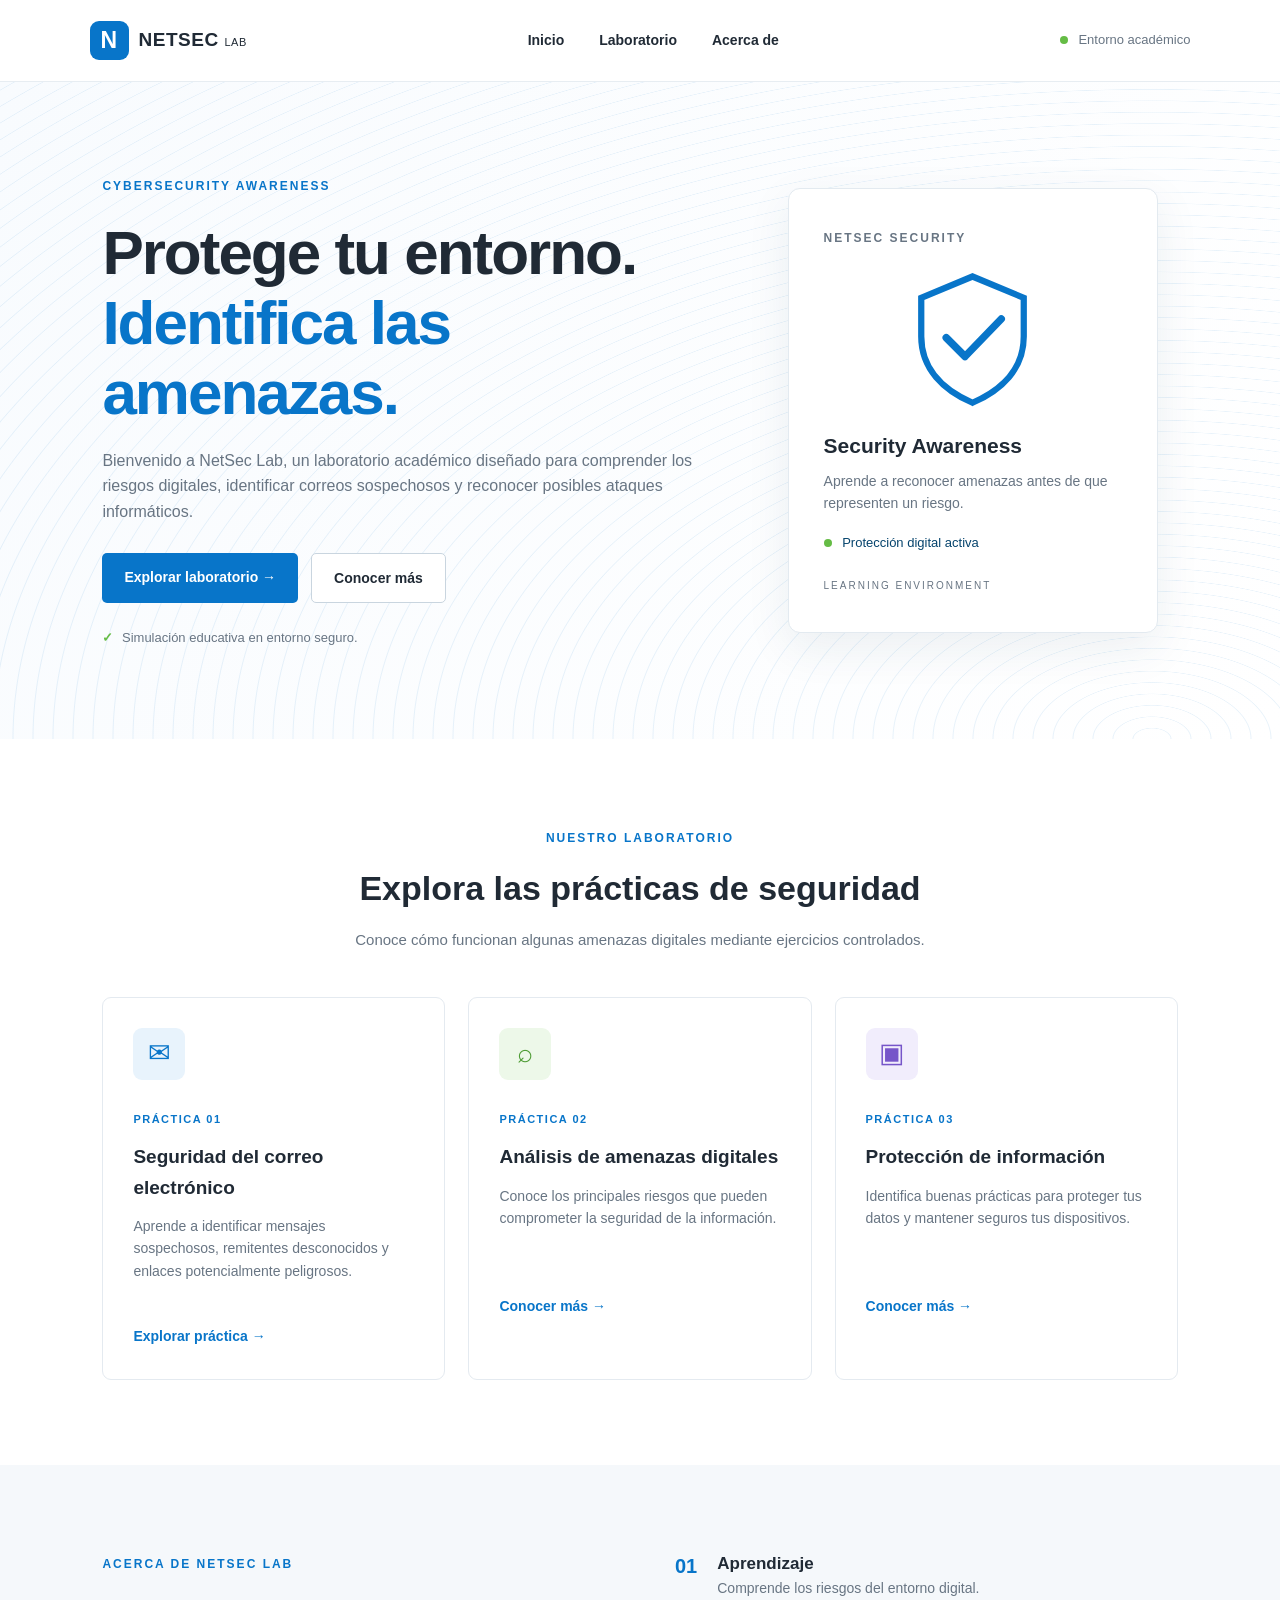
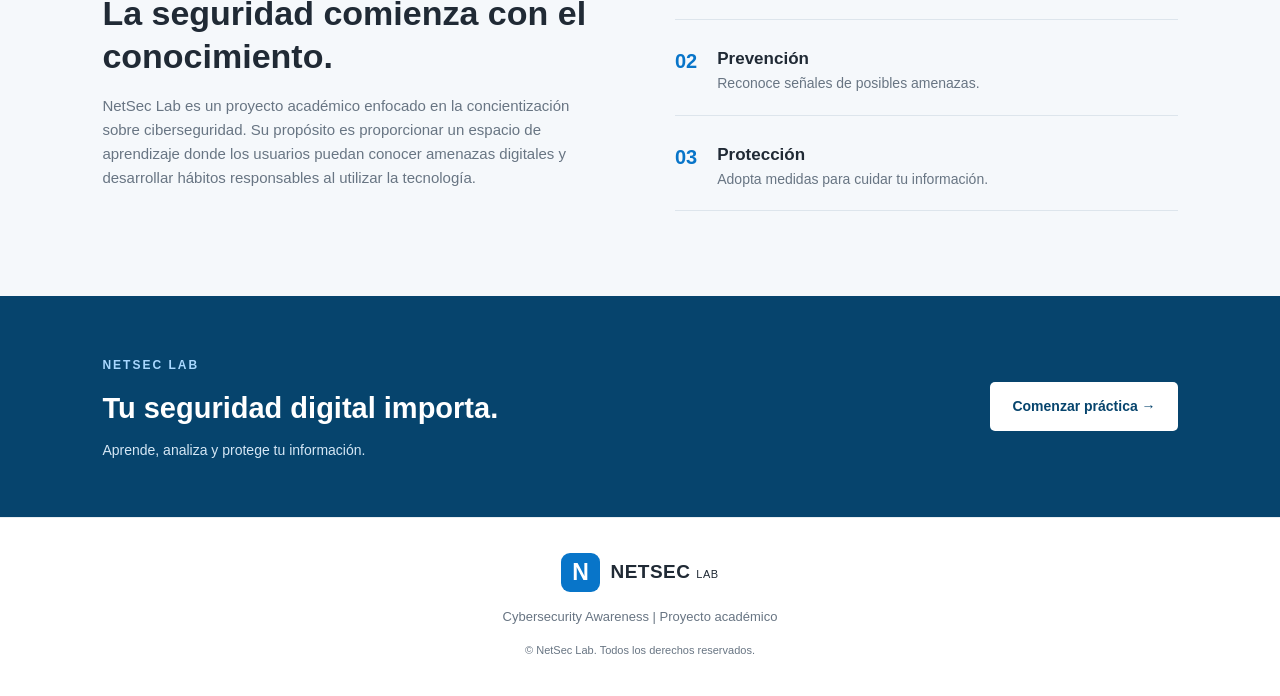
==== commit 9e2574a0: "Revise index.html for improved layout and content Refactor HTML structure and update content for cla" ====
--- a/index.html
+++ b/index.html
@@ -1,313 +1,202 @@
 
 <!DOCTYPE html>
 <html lang="es">
-
 <head>
     <meta charset="UTF-8">
     <meta name="viewport" content="width=device-width, initial-scale=1.0">
-
-    <meta name="description" content="NetSec Lab: laboratorio académico de concientización sobre ciberseguridad y phishing.">
-
-    <meta name="author" content="NetSec Lab">
-    <meta name="theme-color" content="#0875C9">
-
-    <title>NetSec Lab | Cybersecurity Awareness</title>
-
-    <!-- HOJA DE ESTILOS -->
+    <meta name="description" content="NetSec Lab: laboratorio académico de concientización sobre ciberseguridad.">
+    <title>NetSec Lab | Laboratorio de Ciberseguridad</title>
     <link rel="stylesheet" href="estilos.css">
 </head>
-
 <body>
 
-    <!-- ENCABEZADO -->
-    <header class="header">
-
-        <div class="logo">
-            <span class="logo-icon">N</span>
-
-            <div class="logo-text">
-                <strong>NETSEC</strong>
-                <small>LAB</small>
-            </div>
-        </div>
-
-        <nav class="navigation">
-            <a href="#inicio">Inicio</a>
-            <a href="#laboratorio">Laboratorio</a>
-            <a href="#informacion">Ciberseguridad</a>
-        </nav>
-
-        <div class="header-right">
-            <span class="status">
-                <span class="status-dot"></span>
-                Entorno académico
-            </span>
-        </div>
-
-    </header>
-
-
-    <!-- CONTENIDO PRINCIPAL -->
-    <main>
-
-        <!-- SECCIÓN DE INICIO -->
-        <section class="hero" id="inicio">
-
-            <div class="hero-content">
-
-                <span class="tag">
-                    CYBERSECURITY AWARENESS
-                </span>
-
-                <h1>
-                    Protege tu entorno.
-                    <br>
-                    <span>Identifica las amenazas.</span>
-                </h1>
-
+<header class="navbar">
+    <a href="index.html" class="brand">
+        <span class="brand-icon">N</span>
+        <span>NETSEC <small>LAB</small></span>
+    </a>
+
+    <nav class="nav-links">
+        <a href="index.html">Inicio</a>
+        <a href="#laboratorio">Laboratorio</a>
+        <a href="#nosotros">Acerca de</a>
+    </nav>
+
+    <span class="status">
+        <span class="status-dot"></span>
+        Entorno académico
+    </span>
+</header>
+
+<main>
+
+    <section class="hero">
+        <div class="hero-content">
+            <span class="eyebrow">CYBERSECURITY AWARENESS</span>
+
+            <h1>Protege tu entorno.<br>
+                <span>Identifica las amenazas.</span>
+            </h1>
+
+            <p>
+                Bienvenido a NetSec Lab, un laboratorio académico diseñado
+                para comprender los riesgos digitales, identificar correos
+                sospechosos y reconocer posibles ataques informáticos.
+            </p>
+
+            <div class="hero-buttons">
+                <a href="#laboratorio" class="btn btn-primary">
+                    Explorar laboratorio →
+                </a>
+                <a href="#nosotros" class="btn btn-outline">
+                    Conocer más
+                </a>
+            </div>
+
+            <div class="hero-note">
+                <span class="check">✓</span>
+                Simulación educativa en entorno seguro.
+            </div>
+        </div>
+
+        <div class="hero-visual">
+            <div class="security-card">
+                <span class="visual-label">NETSEC SECURITY</span>
+
+                <div class="shield">
+                    <svg viewBox="0 0 100 110" fill="none">
+                        <path d="M50 5 L91 22 V53 C91 79 73 96 50 106 C27 96 9 79 9 53 V22 Z"
+                              stroke="currentColor" stroke-width="5"/>
+                        <path d="M29 54 L44 69 L73 39"
+                              stroke="currentColor" stroke-width="6"
+                              stroke-linecap="round" stroke-linejoin="round"/>
+                    </svg>
+                </div>
+
+                <h3>Security Awareness</h3>
+                <p>Aprende a reconocer amenazas antes de que representen un riesgo.</p>
+
+                <div class="security-info">
+                    <span class="status-dot"></span>
+                    Protección digital activa
+                </div>
+
+                <small>LEARNING ENVIRONMENT</small>
+            </div>
+        </div>
+    </section>
+
+    <section class="section" id="laboratorio">
+        <div class="section-heading">
+            <span class="eyebrow">NUESTRO LABORATORIO</span>
+            <h2>Explora las prácticas de seguridad</h2>
+            <p>Conoce cómo funcionan algunas amenazas digitales mediante ejercicios controlados.</p>
+        </div>
+
+        <div class="practice-grid">
+
+            <article class="practice-card">
+                <div class="practice-icon blue">✉</div>
+                <span class="practice-number">PRÁCTICA 01</span>
+                <h3>Seguridad del correo electrónico</h3>
                 <p>
-                    Bienvenido a NetSec Lab, un laboratorio académico
-                    diseñado para comprender los riesgos digitales,
-                    identificar correos sospechosos y reconocer
-                    posibles ataques de phishing.
+                    Aprende a identificar mensajes sospechosos,
+                    remitentes desconocidos y enlaces potencialmente peligrosos.
                 </p>
-
-                <div class="hero-buttons">
-
-                    <a href="#laboratorio" class="btn-primary">
-                        Explorar laboratorio
-                        <span>→</span>
-                    </a>
-
-                    <a href="#informacion" class="btn-secondary">
-                        Conocer más
-                    </a>
-
-                </div>
-
-                <div class="hero-note">
-                    <span>✓</span>
-                    Simulación educativa en entorno seguro.
-                </div>
-
-            </div>
-
-
-            <!-- PANEL VISUAL -->
-            <div class="hero-visual">
-
-                <div class="security-card">
-
-                    <div class="card-top">
-                        <span>NETSEC SECURITY</span>
-                        <span class="online-dot"></span>
-                    </div>
-
-                    <div class="shield">
-
-                        <svg viewBox="0 0 100 110"
-                             width="105"
-                             height="115"
-                             fill="none">
-
-                            <path
-                                d="M50 5 L88 20 V48
-                                C88 74 72 93 50 105
-                                C28 93 12 74 12 48
-                                V20 Z"
-                                stroke="#1688D4"
-                                stroke-width="5"
-                                fill="#EAF6FF"/>
-
-                            <path
-                                d="M32 54 L44 66 L69 39"
-                                stroke="#1688D4"
-                                stroke-width="6"
-                                stroke-linecap="round"
-                                stroke-linejoin="round"/>
-
-                        </svg>
-
-                    </div>
-
-                    <h3>Security Awareness</h3>
-
-                    <p>
-                        Aprende a reconocer amenazas
-                        antes de que representen un riesgo.
-                    </p>
-
-                    <div class="security-line">
-                        <span>Protección digital</span>
-                        <strong>ACTIVA</strong>
-                    </div>
-
-                </div>
-
-                <div class="floating-label">
-                    <span>●</span>
-                    Learning environment
-                </div>
-
-            </div>
-
-        </section>
-
-
-        <!-- SECCIÓN DE LABORATORIO -->
-        <section class="laboratory" id="laboratorio">
-
-            <div class="section-heading">
-
-                <span class="tag">NUESTRO LABORATORIO</span>
-
-                <h2>
-                    Explora las prácticas de seguridad
-                </h2>
-
+                <a href="correo.html" class="card-link">
+                    Explorar práctica →
+                </a>
+            </article>
+
+            <article class="practice-card">
+                <div class="practice-icon green">⌕</div>
+                <span class="practice-number">PRÁCTICA 02</span>
+                <h3>Análisis de amenazas digitales</h3>
                 <p>
-                    Conoce cómo funcionan algunas amenazas digitales
-                    mediante ejercicios controlados.
+                    Conoce los principales riesgos que pueden comprometer
+                    la seguridad de la información.
                 </p>
-
-            </div>
-
-
-            <div class="lab-grid">
-
-                <!-- PRÁCTICA 01 -->
-                <article class="lab-card">
-
-                    <div class="lab-icon blue">
-                        ✉
-                    </div>
-
-                    <span class="card-number">01 / PHISHING</span>
-
-                    <h3>Simulación de phishing</h3>
-
-                    <p>
-                        Analiza un correo ficticio e identifica
-                        los elementos que podrían indicar
-                        un intento de phishing.
-                    </p>
-
-                    <a href="correo.html" class="card-link">
-                        Iniciar práctica →
-                    </a>
-
-                </article>
-
-
-                <!-- PRÁCTICA 02 -->
-                <article class="lab-card">
-
-                    <div class="lab-icon green">
-                        ◈
-                    </div>
-
-                    <span class="card-number">02 / SECURITY</span>
-
-                    <h3>Identificación de amenazas</h3>
-
-                    <p>
-                        Aprende a reconocer señales de alerta
-                        y comportamientos sospechosos
-                        en entornos digitales.
-                    </p>
-
-                    <a href="#informacion" class="card-link">
-                        Próximamente →
-                    </a>
-
-                </article>
-
-
-                <!-- PRÁCTICA 03 -->
-                <article class="lab-card">
-
-                    <div class="lab-icon orange">
-                        ⛨
-                    </div>
-
-                    <span class="card-number">03 / PROTECTION</span>
-
-                    <h3>Buenas prácticas</h3>
-
-                    <p>
-                        Descubre recomendaciones para proteger
-                        tus cuentas, dispositivos y datos personales.
-                    </p>
-
-                    <a href="#informacion" class="card-link">
-                        Próximamente →
-                    </a>
-
-                </article>
-
-            </div>
-
-        </section>
-
-
-        <!-- INFORMACIÓN -->
-        <section class="information" id="informacion">
-
-            <div class="information-content">
-
-                <span class="tag">APRENDE Y PREVIENE</span>
-
-                <h2>
-                    La seguridad comienza con la información.
-                </h2>
-
+                <a href="#nosotros" class="card-link">
+                    Conocer más →
+                </a>
+            </article>
+
+            <article class="practice-card">
+                <div class="practice-icon purple">▣</div>
+                <span class="practice-number">PRÁCTICA 03</span>
+                <h3>Protección de información</h3>
                 <p>
-                    El phishing es una técnica de ingeniería social
-                    que busca engañar a las personas para obtener
-                    información confidencial o provocar acciones
-                    que comprometan su seguridad.
+                    Identifica buenas prácticas para proteger tus datos
+                    y mantener seguros tus dispositivos.
                 </p>
-
-                <p>
-                    En este laboratorio aprenderás a reconocer
-                    sus características y prevenir este tipo
-                    de amenazas.
-                </p>
-
-            </div>
-
-            <div class="information-icon">
-                <span>!</span>
-                <small>THINK BEFORE YOU CLICK</small>
-            </div>
-
-        </section>
-
-    </main>
-
-
-    <!-- PIE DE PÁGINA -->
-    <footer class="footer">
-
-        <div class="footer-brand">
-            <strong>NETSEC LAB</strong>
-            <span>Cybersecurity Awareness</span>
-        </div>
-
-        <p>
-            Proyecto académico de simulación de ciberseguridad.
-        </p>
-
-        <p class="footer-copy">
-            © 2026 NetSec Lab. Todos los derechos reservados.
-        </p>
-
-    </footer>
-
-
-    <!-- JAVASCRIPT -->
-    <script src="script.js"></script>
-
+                <a href="#nosotros" class="card-link">
+                    Conocer más →
+                </a>
+            </article>
+
+        </div>
+    </section>
+
+    <section class="about-section" id="nosotros">
+        <div class="about-content">
+            <span class="eyebrow">ACERCA DE NETSEC LAB</span>
+            <h2>La seguridad comienza con el conocimiento.</h2>
+            <p>
+                NetSec Lab es un proyecto académico enfocado en la
+                concientización sobre ciberseguridad. Su propósito es
+                proporcionar un espacio de aprendizaje donde los usuarios
+                puedan conocer amenazas digitales y desarrollar hábitos
+                responsables al utilizar la tecnología.
+            </p>
+        </div>
+
+        <div class="about-features">
+            <div class="feature">
+                <span>01</span>
+                <div>
+                    <h3>Aprendizaje</h3>
+                    <p>Comprende los riesgos del entorno digital.</p>
+                </div>
+            </div>
+
+            <div class="feature">
+                <span>02</span>
+                <div>
+                    <h3>Prevención</h3>
+                    <p>Reconoce señales de posibles amenazas.</p>
+                </div>
+            </div>
+
+            <div class="feature">
+                <span>03</span>
+                <div>
+                    <h3>Protección</h3>
+                    <p>Adopta medidas para cuidar tu información.</p>
+                </div>
+            </div>
+        </div>
+    </section>
+
+    <section class="final-banner">
+        <div>
+            <span class="eyebrow">NETSEC LAB</span>
+            <h2>Tu seguridad digital importa.</h2>
+            <p>Aprende, analiza y protege tu información.</p>
+        </div>
+        <a href="correo.html" class="btn btn-light">Comenzar práctica →</a>
+    </section>
+
+</main>
+
+<footer class="footer">
+    <a href="index.html" class="brand footer-brand">
+        <span class="brand-icon">N</span>
+        <span>NETSEC <small>LAB</small></span>
+    </a>
+    <p>Cybersecurity Awareness | Proyecto académico</p>
+    <small>© <span id="year"></span> NetSec Lab. Todos los derechos reservados.</small>
+</footer>
+
+<script src="script.js"></script>
 </body>
 </html>
-
--- a/estilos.css
+++ b/estilos.css
@@ -1,17 +1,11 @@
-
-/* ==========================================
-   NETSEC LAB - IDENTIDAD VISUAL
-========================================== */
 
 :root {
-    --blue: #0065A8;
-    --blue-dark: #003B70;
-    --green: #65BC46;
-    --green-dark: #00843D;
-    --text: #202A35;
-    --gray: #596775;
-    --border: #E5E8EB;
-    --light: #F7F9FB;
+    --blue: #0875C9;
+    --blue-dark: #06446D;
+    --green: #65BC45;
+    --dark: #202A35;
+    --gray: #687583;
+    --light: #F5F8FB;
     --white: #FFFFFF;
 }
 
@@ -19,22 +13,17 @@
     margin: 0;
     padding: 0;
     box-sizing: border-box;
+}
+
+html {
     scroll-behavior: smooth;
 }
 
 body {
-    font-family: 'Inter', Arial, sans-serif;
-    color: var(--text);
-    background: white;
-    line-height: 1.5;
-}
-
-button, input, select {
-    font-family: inherit;
-}
-
-button {
-    cursor: pointer;
+    font-family: Arial, Helvetica, sans-serif;
+    color: var(--dark);
+    background: var(--white);
+    line-height: 1.6;
 }
 
 a {
@@ -42,95 +31,16 @@
     color: inherit;
 }
 
-
-/* ==========================================
-   BARRA VERDE DE ACTUALIZACIONES
-========================================== */
-
-.announcement {
-    display: none;
-    min-height: 75px;
-    padding: 12px 2%;
-    background: linear-gradient(100deg, #063C61, #00843D);
-    color: white;
+/* NAVEGACIÓN */
+
+.navbar {
+    min-height: 82px;
+    padding: 0 7%;
+    display: flex;
+    justify-content: space-between;
     align-items: center;
-    justify-content: space-between;
-    gap: 25px;
-}
-
-.announcement.active {
-    display: flex;
-    animation: slideDown .3s ease;
-}
-
-.announcement-content strong {
-    font-size: 17px;
-}
-
-.announcement-content p {
-    font-size: 12px;
-    color: #E6F4EC;
-    margin-top: 3px;
-}
-
-.announcement-actions {
-    display: flex;
-    align-items: center;
-    gap: 18px;
-}
-
-.read-more {
-    color: white;
-    border: 1px solid white;
-    background: transparent;
-    border-radius: 25px;
-    padding: 8px 20px;
-    font-size: 12px;
-    font-weight: 600;
-}
-
-.read-more:hover {
     background: white;
-    color: var(--green-dark);
-}
-
-.announcement-count {
-    font-size: 12px;
-}
-
-.close-announcement {
-    background: transparent;
-    color: white;
-    border: none;
-    font-size: 28px;
-    padding: 0 10px;
-}
-
-@keyframes slideDown {
-    from {
-        opacity: 0;
-        transform: translateY(-12px);
-    }
-    to {
-        opacity: 1;
-        transform: translateY(0);
-    }
-}
-
-
-/* ==========================================
-   ENCABEZADO
-========================================== */
-
-.header {
-    min-height: 75px;
-    padding: 0 2%;
-    display: flex;
-    align-items: center;
-    justify-content: space-between;
-    gap: 18px;
-    background: white;
-    border-bottom: 1px solid var(--border);
+    border-bottom: 1px solid #E7EDF2;
     position: sticky;
     top: 0;
     z-index: 100;
@@ -138,412 +48,214 @@
 
 .brand {
     display: flex;
-    flex-direction: column;
-    min-width: 100px;
-    line-height: 1.05;
-}
-
-.brand-name {
-    font-size: 21px;
+    align-items: center;
+    gap: 10px;
     font-weight: 800;
-    color: var(--blue-dark);
-    letter-spacing: -1px;
-}
-
-.brand-name strong {
-    color: var(--green-dark);
+    font-size: 19px;
+    letter-spacing: .5px;
 }
 
 .brand small {
-    font-size: 7px;
-    letter-spacing: 1.4px;
-    margin-top: 5px;
-    color: #536474;
-    font-weight: 700;
-}
-
-.main-navigation {
-    display: flex;
-}
-
-.explore-button {
-    border: 1px solid #D3D7DB;
-    padding: 10px 14px;
-    border-radius: 5px;
-    font-size: 13px;
-    font-weight: 700;
+    font-size: 11px;
+    font-weight: 400;
+}
+
+.brand-icon {
+    width: 39px;
+    height: 39px;
+    border-radius: 9px;
+    background: var(--blue);
+    color: white;
+    display: grid;
+    place-items: center;
+    font-size: 23px;
+}
+
+.nav-links {
     display: flex;
     align-items: center;
-    gap: 10px;
-    white-space: nowrap;
-}
-
-.explore-button:hover {
-    background: #F4F7F9;
-}
-
-.grid-icon {
-    font-size: 21px;
-}
-
-.search-box {
-    display: flex;
-    align-items: center;
-    border: 1px solid #DCE1E5;
-    border-radius: 5px;
-    height: 43px;
-    flex: 1;
-    max-width: 520px;
-    overflow: hidden;
-}
-
-.search-icon {
-    font-size: 25px;
-    padding: 0 12px;
-    color: var(--blue-dark);
-}
-
-.search-box input {
-    border: none;
-    outline: none;
-    flex: 1;
-    min-width: 50px;
-    font-size: 12px;
-}
-
-.search-box select {
-    height: 100%;
-    border: none;
-    border-left: 1px solid #E0E4E7;
-    background: #FAFAFA;
-    padding: 0 10px;
-    font-size: 11px;
-    color: #45515C;
-}
-
-.right-navigation {
-    display: flex;
-    align-items: center;
-    gap: 17px;
-    height: 75px;
-}
-
-.right-navigation > a,
-.right-navigation > button {
-    height: 100%;
-    display: flex;
-    align-items: center;
-    justify-content: center;
-    border: none;
-    border-left: 1px solid #E9ECEF;
-    background: white;
-    padding: 0 13px;
-}
-
-.my-learning {
-    font-size: 12px;
-    font-weight: 700;
-    white-space: nowrap;
-}
-
-.language-button {
-    gap: 7px;
-    font-size: 12px;
-}
-
-.language-button:first-letter {
-    font-size: 24px;
-}
-
-.help-button {
-    font-size: 21px;
-    font-weight: 500;
-    color: #29343E;
-}
-
-.notification-button {
-    position: relative;
-    color: #414C56;
-}
-
-.notification-button:hover {
-    color: var(--green-dark);
-    background: #F8FBF7;
-}
-
-.notification-dot {
-    position: absolute;
-    top: 18px;
-    right: 11px;
-    width: 9px;
-    height: 9px;
+    gap: 35px;
+}
+
+.nav-links a {
+    font-size: 14px;
+    font-weight: 600;
+    transition: .3s;
+}
+
+.nav-links a:hover {
+    color: var(--blue);
+}
+
+.status {
+    font-size: 13px;
+    color: var(--gray);
+}
+
+.status-dot {
+    display: inline-block;
+    width: 8px;
+    height: 8px;
     border-radius: 50%;
     background: var(--green);
-    border: 1px solid white;
-}
-
-.profile {
-    display: flex;
+    margin-right: 7px;
+}
+
+/* PORTADA */
+
+.hero {
+    min-height: 555px;
+    padding: 90px 8%;
+    display: grid;
+    grid-template-columns: 1.2fr .8fr;
     align-items: center;
-    gap: 9px;
-    white-space: nowrap;
-}
-
-.profile-avatar {
-    width: 35px;
-    height: 35px;
-    border: 1.5px solid #596775;
-    border-radius: 50%;
-    display: grid;
-    place-items: center;
-    color: var(--blue-dark);
-    font-weight: 700;
-}
-
-.profile-text {
-    display: flex;
-    flex-direction: column;
-    line-height: 1.4;
-}
-
-.profile-text strong {
-    font-size: 11px;
-}
-
-.profile-text small {
-    font-size: 10px;
-    color: var(--gray);
-}
-
-
-/* ==========================================
-   PORTADA / HERO
-========================================== */
-
-.hero {
-    min-height: 610px;
-    padding: 65px 8%;
-    display: grid;
-    grid-template-columns: 1.15fr .85fr;
-    align-items: center;
-    gap: 55px;
-    position: relative;
-    overflow: hidden;
+    gap: 50px;
     background:
         repeating-radial-gradient(
-            ellipse at 5% -35%,
-            transparent 0px,
-            transparent 17px,
-            rgba(0, 101, 168, .10) 18px,
+            ellipse at 90% 100%,
+            transparent 0,
+            transparent 18px,
+            rgba(8,117,201,.09) 19px,
             transparent 20px
         ),
-        linear-gradient(110deg, #FFFFFF, #FBFCFE);
-}
-
-.hero-content {
-    position: relative;
-    z-index: 2;
-}
-
-.featured-message {
-    display: flex;
-    align-items: center;
-    gap: 12px;
+        linear-gradient(120deg, #F8FBFE, #FFFFFF);
+}
+
+.eyebrow {
+    color: var(--blue);
+    font-size: 12px;
+    font-weight: 800;
+    letter-spacing: 2px;
+}
+
+.hero h1 {
+    font-size: clamp(38px, 5vw, 62px);
+    line-height: 1.13;
+    letter-spacing: -2px;
+    margin: 20px 0;
+    font-weight: 750;
+}
+
+.hero h1 span {
+    color: var(--blue);
+}
+
+.hero-content > p {
     max-width: 680px;
-    padding: 10px 20px;
-    border: 1px solid #E1E4E7;
-    border-radius: 40px;
-    background: rgba(255,255,255,.94);
-    margin-bottom: 32px;
-}
-
-.fire-icon {
-    font-size: 24px;
-}
-
-.featured-message strong {
-    font-size: 12px;
-    display: block;
-}
-
-.featured-message p {
-    font-size: 11px;
-    line-height: 1.6;
-}
-
-.featured-message a {
-    color: var(--blue);
-    text-decoration: underline;
-}
-
-.hero h1 {
-    font-size: clamp(37px, 4.2vw, 59px);
-    line-height: 1.3;
-    letter-spacing: -2.3px;
-    font-weight: 300;
-    max-width: 750px;
-    color: #20272D;
-}
-
-.hero-description {
-    max-width: 660px;
-    font-size: 14px;
-    line-height: 1.9;
-    margin-top: 27px;
-    color: #313B45;
-}
-
-.hero-question {
-    font-size: 13px;
-    margin-top: 25px;
+    color: var(--gray);
+    font-size: 16px;
+    margin-bottom: 28px;
 }
 
 .hero-buttons {
     display: flex;
     flex-wrap: wrap;
-    gap: 12px;
-    margin-top: 28px;
-}
-
-.button-primary,
-.button-outline {
-    min-width: 220px;
-    min-height: 46px;
-    padding: 12px 22px;
+    gap: 13px;
+}
+
+.btn {
+    display: inline-block;
+    padding: 13px 22px;
+    border-radius: 5px;
+    font-size: 14px;
+    font-weight: 700;
+    transition: .3s;
+}
+
+.btn-primary {
+    background: var(--blue);
+    color: white;
+}
+
+.btn-primary:hover {
+    background: var(--blue-dark);
+    transform: translateY(-2px);
+}
+
+.btn-outline {
+    border: 1px solid #C9D5DF;
+    background: white;
+}
+
+.btn-outline:hover {
+    border-color: var(--blue);
+    color: var(--blue);
+}
+
+.hero-note {
+    margin-top: 25px;
+    font-size: 13px;
+    color: var(--gray);
+}
+
+.check {
+    color: var(--green);
+    font-weight: bold;
+    margin-right: 5px;
+}
+
+/* TARJETA DE SEGURIDAD */
+
+.hero-visual {
     display: flex;
-    align-items: center;
     justify-content: center;
-    border-radius: 30px;
-    font-size: 13px;
-    font-weight: 700;
-    transition: .25s;
-}
-
-.button-primary {
-    background: var(--green);
-    color: #173B13;
-}
-
-.button-primary:hover {
-    background: #55A83B;
-    transform: translateY(-2px);
-}
-
-.button-outline {
+}
+
+.security-card {
+    width: 100%;
+    max-width: 370px;
+    padding: 35px;
     background: white;
-    border: 1.5px solid var(--green);
-    color: #27342B;
-}
-
-.button-outline:hover {
-    background: #EFF9EB;
-}
-
-
-/* ==========================================
-   GALERÍA DE IMÁGENES
-========================================== */
-
-.hero-gallery {
-    height: 430px;
-    position: relative;
-    display: grid;
-    grid-template-columns: 1fr 1fr;
-    grid-template-rows: 1fr 1fr;
-    gap: 18px;
-    z-index: 2;
-}
-
-.hero-gallery > div:not(.gallery-dots) {
-    overflow: hidden;
-    border-radius: 45px 0 45px 0;
-}
-
-.hero-gallery img {
+    border: 1px solid #E3EAF0;
+    border-radius: 12px;
+    box-shadow: 0 15px 45px rgba(22,62,92,.08);
+}
+
+.visual-label {
+    font-size: 12px;
+    color: var(--gray);
+    font-weight: bold;
+    letter-spacing: 2px;
+}
+
+.shield {
+    width: 125px;
+    height: 140px;
+    color: var(--blue);
+    margin: 20px auto;
+}
+
+.shield svg {
     width: 100%;
     height: 100%;
-    object-fit: cover;
-    transition: transform .5s;
-}
-
-.hero-gallery img:hover {
-    transform: scale(1.04);
-}
-
-.gallery-main {
-    grid-row: 1 / 3;
-    height: 330px;
-    align-self: center;
-    border-radius: 55px 0 55px 0 !important;
-}
-
-.gallery-top {
-    height: 180px;
-}
-
-.gallery-bottom {
-    height: 190px;
-}
-
-.gallery-dots {
-    position: absolute;
-    width: 130px;
-    height: 120px;
-    bottom: 10px;
-    left: -40px;
-    z-index: -1;
-    background-image: radial-gradient(#80A9E6 1.5px, transparent 1.5px);
-    background-size: 12px 12px;
-}
-
-
-/* ==========================================
-   ESTADÍSTICAS
-========================================== */
-
-.statistics {
-    position: relative;
-    z-index: 5;
-    max-width: 1360px;
-    margin: -5px auto 0;
-    padding: 25px 15px;
-    background: white;
-    border: 1px solid #EEF0F2;
-    border-radius: 25px 25px 0 0;
-    box-shadow: 0 -5px 35px rgba(0,0,0,.035);
-    display: grid;
-    grid-template-columns: repeat(5, 1fr);
-}
-
-.stat-item {
-    text-align: center;
-    padding: 0 12px;
-    border-right: 1px solid #E0E3E5;
-}
-
-.stat-item:last-child {
-    border: none;
-}
-
-.stat-item strong {
-    font-size: 28px;
-    font-weight: 500;
-}
-
-.stat-item p {
-    font-size: 12px;
-    color: var(--gray);
-    margin-top: 6px;
-}
-
-
-/* ==========================================
-   TEMAS DE APRENDIZAJE
-========================================== */
-
-.learning-section {
-    padding: 90px 8%;
-    background: #F7F9FB;
+}
+
+.security-card h3 {
+    font-size: 21px;
+    margin-bottom: 7px;
+}
+
+.security-card p {
+    font-size: 14px;
+    color: var(--gray);
+}
+
+.security-info {
+    margin: 18px 0;
+    font-size: 13px;
+    color: var(--blue-dark);
+}
+
+.security-card > small {
+    font-size: 10px;
+    letter-spacing: 2px;
+    color: var(--gray);
+}
+
+/* SECCIONES */
+
+.section {
+    padding: 85px 8%;
 }
 
 .section-heading {
@@ -552,325 +264,343 @@
     margin: 0 auto 45px;
 }
 
-.section-heading > span {
-    color: var(--blue);
-    font-size: 11px;
-    letter-spacing: 1.5px;
-    font-weight: 800;
-}
-
 .section-heading h2 {
-    font-size: 32px;
-    font-weight: 500;
-    margin: 15px 0;
+    font-size: 34px;
+    margin: 12px 0;
 }
 
 .section-heading p {
     color: var(--gray);
-    font-size: 13px;
-}
-
-.learning-grid {
+    font-size: 15px;
+}
+
+/* TARJETAS DE PRÁCTICAS */
+
+.practice-grid {
     display: grid;
     grid-template-columns: repeat(3, 1fr);
     gap: 23px;
 }
 
-.learning-card {
+.practice-card {
+    padding: 30px;
     background: white;
-    border: 1px solid var(--border);
-    border-radius: 13px;
-    padding: 28px;
+    border: 1px solid #E4EAF0;
+    border-radius: 9px;
     transition: .3s;
 }
 
-.learning-card:hover {
-    transform: translateY(-5px);
-    box-shadow: 0 12px 30px #0000000D;
-}
-
-.learning-icon {
-    width: 48px;
-    height: 48px;
-    border-radius: 12px;
+.practice-card:hover {
+    transform: translateY(-6px);
+    box-shadow: 0 12px 35px rgba(22,62,92,.09);
+    border-color: #B7D8EF;
+}
+
+.practice-icon {
+    width: 52px;
+    height: 52px;
+    border-radius: 9px;
     display: grid;
     place-items: center;
-    font-size: 23px;
-    margin-bottom: 23px;
-}
-
-.blue-icon {
-    background: #EAF4FC;
-    color: var(--blue);
-}
-
-.green-icon {
+    font-size: 27px;
+    margin-bottom: 25px;
+}
+
+.practice-icon.blue {
+    background: #E8F3FC;
+    color: var(--blue);
+}
+
+.practice-icon.green {
     background: #EDF8E9;
-    color: #4C9C36;
-}
-
-.orange-icon {
-    background: #FFF3E6;
-    color: #D98A30;
-}
-
-.learning-card > span {
-    font-size: 10px;
+    color: #4E9C35;
+}
+
+.practice-icon.purple {
+    background: #F1EDFC;
+    color: #7655C9;
+}
+
+.practice-number {
+    font-size: 11px;
+    letter-spacing: 1.5px;
+    color: var(--blue);
     font-weight: 800;
-    color: var(--blue);
-    letter-spacing: 1px;
-}
-
-.learning-card h3 {
+}
+
+.practice-card h3 {
+    font-size: 19px;
+    margin: 12px 0;
+}
+
+.practice-card p {
+    font-size: 14px;
+    color: var(--gray);
+    min-height: 90px;
+}
+
+.card-link {
+    display: inline-block;
+    color: var(--blue);
+    font-weight: bold;
+    font-size: 14px;
+    margin-top: 20px;
+}
+
+.card-link:hover {
+    color: var(--blue-dark);
+}
+
+/* ACERCA DE */
+
+.about-section {
+    padding: 85px 8%;
+    display: grid;
+    grid-template-columns: 1fr 1fr;
+    gap: 70px;
+    background: var(--light);
+}
+
+.about-content h2 {
+    font-size: 34px;
+    line-height: 1.25;
+    margin: 17px 0;
+}
+
+.about-content p {
+    color: var(--gray);
+    font-size: 15px;
+}
+
+.about-features {
+    display: flex;
+    flex-direction: column;
+    gap: 25px;
+}
+
+.feature {
+    display: flex;
+    align-items: flex-start;
+    gap: 20px;
+    padding-bottom: 20px;
+    border-bottom: 1px solid #DDE5EC;
+}
+
+.feature > span {
+    color: var(--blue);
+    font-weight: 800;
+    font-size: 20px;
+}
+
+.feature h3 {
     font-size: 17px;
-    margin: 12px 0;
-}
-
-.learning-card p {
-    color: var(--gray);
-    font-size: 12px;
-    min-height: 65px;
-    line-height: 1.8;
-}
-
-.learning-card a {
-    display: inline-block;
-    margin-top: 20px;
-    color: var(--blue);
-    font-size: 12px;
-    font-weight: 700;
-}
-
-
-/* ==========================================
-   INFORMACIÓN
-========================================== */
-
-.information-section {
-    padding: 90px 10%;
+}
+
+.feature p {
+    color: var(--gray);
+    font-size: 14px;
+}
+
+/* BANNER FINAL */
+
+.final-banner {
+    padding: 55px 8%;
+    background: var(--blue-dark);
+    color: white;
     display: flex;
     justify-content: space-between;
     align-items: center;
-    gap: 55px;
+    gap: 25px;
+}
+
+.final-banner .eyebrow {
+    color: #A9D8FF;
+}
+
+.final-banner h2 {
+    font-size: 29px;
+    margin: 8px 0;
+}
+
+.final-banner p {
+    font-size: 14px;
+    color: #D5E7F5;
+}
+
+.btn-light {
     background: white;
-}
-
-.information-section > div:first-child {
-    max-width: 650px;
-}
-
-.information-section > div:first-child > span {
-    color: var(--blue);
+    color: var(--blue-dark);
+}
+
+.btn-light:hover {
+    background: #E7F3FB;
+}
+
+/* PÁGINA DE CORREO */
+
+.inner-hero {
+    padding: 55px 8%;
+    background: var(--light);
+    border-bottom: 1px solid #E4EAF0;
+}
+
+.inner-hero h1 {
+    font-size: 35px;
+    margin: 10px 0;
+}
+
+.inner-hero p {
+    color: var(--gray);
+}
+
+.breadcrumb {
+    font-size: 13px;
+    color: var(--gray);
+    margin-bottom: 20px;
+}
+
+.breadcrumb a {
+    color: var(--blue);
+}
+
+.email-section {
+    max-width: 950px;
+    padding: 55px 20px 80px;
+    margin: auto;
+}
+
+.email-card {
+    border: 1px solid #E0E7ED;
+    border-radius: 9px;
+    overflow: hidden;
+    box-shadow: 0 8px 28px rgba(22,62,92,.06);
+    background: white;
+}
+
+.email-top {
+    padding: 25px;
+    border-bottom: 1px solid #E8EDF1;
+}
+
+.email-top h2 {
+    font-size: 23px;
+    margin-bottom: 18px;
+}
+
+.email-meta {
+    display: grid;
+    gap: 7px;
+    font-size: 14px;
+}
+
+.email-meta strong {
+    color: var(--dark);
+}
+
+.email-body {
+    padding: 30px;
+}
+
+.email-body h3 {
+    font-size: 22px;
+    margin-bottom: 18px;
+}
+
+.email-body p {
+    margin-bottom: 14px;
+    color: #465462;
+}
+
+.email-notice {
+    background: #F1F7FC;
+    border-left: 4px solid var(--blue);
+    padding: 17px;
+    margin: 20px 0;
+    font-size: 14px;
+}
+
+.email-link {
+    display: inline-block;
+    margin: 12px 0;
+    padding: 12px 18px;
+    border-radius: 5px;
+    background: var(--blue);
+    color: white;
+    font-weight: bold;
+    cursor: pointer;
+    border: none;
+}
+
+.email-link:hover {
+    background: var(--blue-dark);
+}
+
+.email-analysis {
+    display: none;
+    margin-top: 30px;
+    padding: 25px;
+    border-radius: 8px;
+    background: #F3F8FC;
+    border: 1px solid #D8E8F4;
+}
+
+.email-analysis.visible {
+    display: block;
+    animation: appear .4s ease;
+}
+
+.email-analysis h3 {
+    color: var(--blue-dark);
+    margin-bottom: 15px;
+}
+
+.email-analysis li {
+    margin: 10px 0 10px 20px;
+    color: #465462;
+}
+
+.email-footer {
+    background: var(--blue-dark);
+    color: white;
+    padding: 35px;
+    text-align: center;
+}
+
+.email-footer p {
+    font-size: 13px;
+    color: #D5E7F5;
+}
+
+/* PIE DE PÁGINA */
+
+.footer {
+    padding: 35px 8%;
+    text-align: center;
+    border-top: 1px solid #E8EDF1;
+}
+
+.footer-brand {
+    justify-content: center;
+    margin-bottom: 15px;
+}
+
+.footer p {
+    color: var(--gray);
+    font-size: 13px;
+    margin-bottom: 8px;
+}
+
+.footer > small {
+    color: var(--gray);
     font-size: 11px;
-    font-weight: 800;
-    letter-spacing: 1.5px;
-}
-
-.information-section h2 {
-    font-size: 36px;
-    font-weight: 400;
-    line-height: 1.3;
-    margin: 20px 0;
-}
-
-.information-section p {
-    color: var(--gray);
-    font-size: 13px;
-    line-height: 1.9;
-}
-
-.information-graphic {
-    min-width: 220px;
-    display: flex;
-    flex-direction: column;
-    align-items: center;
-    gap: 10px;
-}
-
-.graphic-circle {
-    width: 155px;
-    height: 155px;
-    border-radius: 50%;
-    background: #EAF5FC;
-    color: var(--blue);
-    display: grid;
-    place-items: center;
-    font-size: 75px;
-    font-weight: 700;
-}
-
-.information-graphic strong {
-    font-size: 10px;
-    letter-spacing: 1px;
-}
-
-.information-graphic small {
-    font-size: 8px;
-    color: var(--gray);
-}
-
-
-/* ==========================================
-   PIE DE PÁGINA
-========================================== */
-
-.footer {
-    background: #063B61;
-    color: white;
-    text-align: center;
-    padding: 40px 20px;
-}
-
-.footer-brand strong {
-    display: block;
-    font-size: 20px;
-}
-
-.footer-brand span {
-    color: #C8D9E5;
-    font-size: 10px;
-    letter-spacing: 1px;
-}
-
-.footer p {
-    color: #D3E0E9;
-    font-size: 12px;
-    margin: 18px 0;
-}
-
-.footer small {
-    font-size: 10px;
-    color: #B9CAD8;
-}
-
-
-/* ==========================================
-   VENTANA EMERGENTE
-========================================== */
-
-.modal-overlay {
-    position: fixed;
-    inset: 0;
-    z-index: 1000;
-    background: rgba(0,0,0,.48);
-    display: none;
-    justify-content: center;
-    align-items: center;
-    padding: 20px;
-}
-
-.modal-overlay.active {
-    display: flex;
-    animation: fadeIn .2s ease;
-}
-
-.notification-modal {
-    width: 100%;
-    max-width: 770px;
-    padding: 30px 35px;
-    background: white;
-    border-radius: 4px;
-    box-shadow: 0 15px 50px rgba(0,0,0,.2);
-    animation: modalAppear .25s ease;
-}
-
-.modal-heading {
-    display: flex;
-    justify-content: space-between;
-    align-items: center;
-    margin-bottom: 30px;
-}
-
-.modal-heading h2 {
-    font-size: 24px;
-    font-weight: 400;
-}
-
-.modal-heading button {
-    border: none;
-    background: transparent;
-    font-size: 27px;
-    color: #626C75;
-}
-
-.security-notice {
-    display: flex;
-    gap: 17px;
-    align-items: flex-start;
-    margin-bottom: 20px;
-}
-
-.notice-symbol {
-    min-width: 35px;
-    height: 35px;
-    border-radius: 50%;
-    display: grid;
-    place-items: center;
-    background: #FFF3E6;
-    color: #C77A1D;
-    font-weight: 800;
-    font-size: 20px;
-}
-
-.security-notice strong {
-    font-size: 15px;
-}
-
-.security-notice p,
-.modal-description {
-    font-size: 13px;
-    line-height: 1.8;
-    color: #414B55;
-    margin-top: 8px;
-}
-
-.modal-link {
-    background: none;
-    border: none;
-    color: #398638;
-    font-size: 14px;
-    text-decoration: underline;
-    margin-top: 12px;
-    font-weight: 600;
-}
-
-.modal-actions {
-    display: flex;
-    justify-content: flex-end;
-    margin-top: 35px;
-}
-
-.modal-close-button {
-    background: var(--green);
-    color: #163B13;
-    border: none;
-    border-radius: 25px;
-    padding: 12px 45px;
-    font-size: 13px;
-    font-weight: 600;
-}
-
-.modal-close-button:hover {
-    background: #55A83B;
-}
-
-.modal-footer {
-    margin-top: 25px;
-    padding-top: 15px;
-    border-top: 1px solid var(--border);
-    font-size: 10px;
-    color: #87919A;
-}
-
-@keyframes fadeIn {
-    from { opacity: 0; }
-    to { opacity: 1; }
-}
-
-@keyframes modalAppear {
+}
+
+/* ANIMACIONES */
+
+@keyframes appear {
     from {
         opacity: 0;
-        transform: translateY(12px);
+        transform: translateY(10px);
     }
     to {
         opacity: 1;
@@ -878,525 +608,95 @@
     }
 }
 
-
-/* ==========================================
-   RESPONSIVE
-========================================== */
-
-@media (max-width: 1100px) {
-
-    .header {
-        flex-wrap: wrap;
-        padding: 12px 3%;
-    }
-
-    .search-box {
-        order: 3;
-        max-width: none;
-        width: 100%;
-    }
-
-    .right-navigation {
-        gap: 5px;
-    }
-
-    .hero {
-        padding: 60px 5%;
-        gap: 30px;
-    }
-
-    .hero-gallery {
-        height: 360px;
-    }
-
-    .gallery-main {
-        height: 290px;
-    }
-
-}
-
-@media (max-width: 760px) {
-
-    .header {
-        gap: 10px;
-    }
-
-    .right-navigation {
-        height: 48px;
-    }
-
-    .right-navigation > a,
-    .right-navigation > button {
-        padding: 0 8px;
-    }
-
-    .my-learning,
-    .language-button span,
-    .help-button,
-    .profile-text,
-    .main-navigation {
-        display: none !important;
-    }
-
+/* RESPONSIVE */
+
+@media (max-width: 900px) {
     .hero {
         grid-template-columns: 1fr;
-        text-align: center;
-        padding: 50px 6%;
-    }
-
-    .featured-message {
-        text-align: left;
-        border-radius: 15px;
+        padding: 65px 7%;
+    }
+
+    .hero-visual {
+        margin-top: 15px;
+    }
+
+    .practice-grid {
+        grid-template-columns: repeat(2, 1fr);
+    }
+
+    .about-section {
+        grid-template-columns: 1fr;
+        gap: 35px;
+    }
+}
+
+@media (max-width: 600px) {
+    .navbar {
+        padding: 15px 5%;
+        flex-wrap: wrap;
+        gap: 15px;
+    }
+
+    .nav-links {
+        order: 3;
+        width: 100%;
+        justify-content: space-between;
+        gap: 10px;
+    }
+
+    .nav-links a {
+        font-size: 12px;
+    }
+
+    .status {
+        font-size: 11px;
+    }
+
+    .hero {
+        padding: 55px 6%;
     }
 
     .hero h1 {
         font-size: 39px;
     }
 
-    .hero-description {
-        font-size: 13px;
-    }
-
-    .hero-buttons {
-        justify-content: center;
-    }
-
-    .hero-gallery {
-        width: 100%;
-        max-width: 450px;
-        margin: 10px auto;
-    }
-
-    .statistics {
-        grid-template-columns: repeat(2, 1fr);
-        margin: 0 12px;
-        gap: 20px;
-    }
-
-    .stat-item {
-        border: none;
-    }
-
-    .learning-grid {
+    .section {
+        padding: 60px 6%;
+    }
+
+    .section-heading h2,
+    .about-content h2 {
+        font-size: 27px;
+    }
+
+    .practice-grid {
         grid-template-columns: 1fr;
     }
 
-    .information-section {
-        flex-direction: column;
-        text-align: center;
-    }
-
-    .information-section h2 {
-        font-size: 28px;
-    }
-
-    .announcement {
+    .practice-card p {
+        min-height: auto;
+    }
+
+    .about-section {
+        padding: 60px 6%;
+    }
+
+    .final-banner {
+        padding: 45px 6%;
         flex-direction: column;
         align-items: flex-start;
     }
 
-    .announcement-actions {
-        width: 100%;
-        justify-content: flex-end;
-    }
-
-    .notification-modal {
-        padding: 25px 20px;
-    }
-
-}
-
-@media (max-width: 430px) {
-
-    .brand-name {
-        font-size: 18px;
-    }
-
-    .search-box {
-        height: 39px;
-    }
-
-    .hero h1 {
-        font-size: 33px;
-    }
-
-    .hero-gallery {
-        height: 290px;
-    }
-
-    .gallery-main {
-        height: 240px;
-    }
-
-    .gallery-top,
-    .gallery-bottom {
-        height: 130px;
-    }
-
-    .button-primary,
-    .button-outline {
-        width: 100%;
-    }
-
-}
-
-
-/* ==========================================
-   NETSEC - CENTRO DE SEGURIDAD
-========================================== */
-
-.security-topbar {
-    min-height: 48px;
-    padding: 12px 6%;
-    background: linear-gradient(100deg, #073B5C, #0875A9);
-    color: white;
-    display: flex;
-    align-items: center;
-    gap: 12px;
-    font-size: 13px;
-    font-weight: 600;
-}
-
-.security-topbar-icon {
-    width: 23px;
-    height: 23px;
-    border: 1px solid white;
-    border-radius: 50%;
-    display: grid;
-    place-items: center;
-}
-
-.security-alert-page {
-    padding: 35px 8% 80px;
-    background: #F7F9FB;
-}
-
-.breadcrumb {
-    font-size: 12px;
-    color: #667786;
-    margin-bottom: 35px;
-}
-
-.breadcrumb span {
-    color: #0875C9;
-    margin: 0 8px;
-}
-
-.alert-heading {
-    display: flex;
-    align-items: center;
-    gap: 20px;
-    max-width: 1000px;
-    margin: 0 auto 30px;
-}
-
-.alert-heading-icon {
-    width: 58px;
-    height: 58px;
-    flex-shrink: 0;
-    display: grid;
-    place-items: center;
-    border-radius: 50%;
-    background: #FFF3E4;
-    color: #D88725;
-    font-size: 30px;
-    font-weight: 700;
-}
-
-.alert-category {
-    color: #0875C9;
-    font-size: 10px;
-    font-weight: 800;
-    letter-spacing: 1.3px;
-}
-
-.alert-heading h1 {
-    font-size: clamp(25px, 3vw, 36px);
-    font-weight: 500;
-    line-height: 1.25;
-    margin: 7px 0;
-}
-
-.alert-heading p {
-    font-size: 13px;
-    color: #65717D;
-}
-
-.account-alert {
-    max-width: 1000px;
-    margin: auto;
-    background: white;
-    border: 1px solid #E0E7ED;
-    border-radius: 12px;
-    overflow: hidden;
-    box-shadow: 0 8px 30px rgba(20, 50, 75, .06);
-}
-
-.account-alert-header {
-    padding: 25px 30px;
-    display: flex;
-    justify-content: space-between;
-    align-items: center;
-    gap: 15px;
-    border-bottom: 1px solid #E7EDF1;
-}
-
-.mini-label {
-    color: #0875C9;
-    font-size: 10px;
-    font-weight: 800;
-    letter-spacing: 1px;
-}
-
-.account-alert-header h2 {
-    font-size: 19px;
-    margin-top: 6px;
-    font-weight: 600;
-}
-
-.alert-status {
-    background: #FFF4E5;
-    color: #A96817;
-    padding: 8px 12px;
-    border-radius: 5px;
-    font-size: 10px;
-    font-weight: 800;
-    white-space: nowrap;
-}
-
-.account-alert-body {
-    padding: 30px;
-    display: flex;
-    gap: 20px;
-    align-items: flex-start;
-}
-
-.alert-message-icon {
-    width: 45px;
-    height: 45px;
-    flex-shrink: 0;
-    border-radius: 50%;
-    background: #FFF3E4;
-    color: #D88725;
-    display: grid;
-    place-items: center;
-    font-size: 23px;
-    font-weight: 700;
-}
-
-.alert-message-content h3 {
-    font-size: 17px;
-    margin-bottom: 12px;
-}
-
-.alert-message-content p {
-    font-size: 13px;
-    color: #65717D;
-    line-height: 1.9;
-    margin-bottom: 10px;
-}
-
-.event-details {
-    margin: 0 30px;
-    padding: 23px;
-    background: #F7F9FB;
-    border: 1px solid #E8EDF1;
-    border-radius: 8px;
-}
-
-.event-details h3 {
-    font-size: 15px;
-    margin-bottom: 15px;
-}
-
-.event-row {
-    display: flex;
-    justify-content: space-between;
-    gap: 20px;
-    padding: 12px 0;
-    border-bottom: 1px solid #E5EAF0;
-    font-size: 12px;
-}
-
-.event-row:last-child {
-    border: 0;
-}
-
-.event-row span {
-    color: #687783;
-}
-
-.event-row strong {
-    text-align: right;
-    font-weight: 600;
-}
-
-.event-row .event-warning {
-    color: #B77823;
-}
-
-.alert-actions {
-    padding: 28px 30px;
-    text-align: center;
-}
-
-.security-action {
-    display: inline-flex;
-    align-items: center;
-    justify-content: center;
-    gap: 15px;
-    min-height: 48px;
-    padding: 12px 25px;
-    background: #0875C9;
-    color: white;
-    border-radius: 5px;
-    font-size: 13px;
-    font-weight: 700;
-    transition: .25s;
-}
-
-.security-action:hover {
-    background: #075A9B;
-    transform: translateY(-2px);
-}
-
-.alert-actions p {
-    color: #788590;
-    font-size: 11px;
-    margin-top: 16px;
-}
-
-.security-help {
-    max-width: 1000px;
-    margin: 22px auto 0;
-    display: flex;
-    gap: 15px;
-    align-items: center;
-    padding: 20px;
-    background: #EAF5FC;
-    border: 1px solid #D4E9F7;
-    border-radius: 8px;
-}
-
-.help-icon {
-    width: 30px;
-    height: 30px;
-    flex-shrink: 0;
-    display: grid;
-    place-items: center;
-    background: #0875C9;
-    color: white;
-    border-radius: 50%;
-    font-weight: 700;
-}
-
-.security-help h3 {
-    font-size: 14px;
-    margin-bottom: 4px;
-}
-
-.security-help p {
-    font-size: 12px;
-    color: #566D7F;
-}
-
-.review-section {
-    max-width: 1000px;
-    margin: 70px auto 0;
-}
-
-.review-section h2 {
-    font-size: 28px;
-    font-weight: 500;
-    margin: 15px 0 10px;
-}
-
-.review-section > p {
-    max-width: 700px;
-    color: #65717D;
-    font-size: 13px;
-}
-
-.review-grid {
-    display: grid;
-    grid-template-columns: repeat(2, 1fr);
-    gap: 18px;
-    margin: 30px 0;
-}
-
-.review-grid article {
-    padding: 24px;
-    background: white;
-    border: 1px solid #E1E8ED;
-    border-radius: 9px;
-}
-
-.review-grid article strong {
-    color: #0875C9;
-    font-size: 12px;
-}
-
-.review-grid article h3 {
-    font-size: 16px;
-    margin: 10px 0;
-}
-
-.review-grid article p {
-    color: #65717D;
-    font-size: 12px;
-    line-height: 1.8;
-}
-
-.back-link {
-    display: inline-block;
-    margin-top: 15px;
-    color: #0875C9;
-    font-size: 13px;
-    font-weight: 700;
-}
-
-@media (max-width: 650px) {
-
-    .security-alert-page {
-        padding: 25px 5% 55px;
-    }
-
-    .alert-heading {
-        align-items: flex-start;
-    }
-
-    .account-alert-header {
-        align-items: flex-start;
-        flex-direction: column;
-    }
-
-    .account-alert-body {
-        padding: 22px;
-    }
-
-    .event-details {
-        margin: 0 15px;
-        padding: 15px;
-    }
-
-    .event-row {
-        flex-direction: column;
-        gap: 4px;
-    }
-
-    .event-row strong {
-        text-align: left;
-    }
-
-    .review-grid {
-        grid-template-columns: 1fr;
-    }
-
-    .alert-actions {
-        padding: 22px 15px;
-    }
-
-    .security-action {
-        width: 100%;
-    }
-}
+    .inner-hero {
+        padding: 40px 6%;
+    }
+
+    .inner-hero h1 {
+        font-size: 29px;
+    }
+
+    .email-body,
+    .email-top {
+        padding: 20px;
+    }
+}
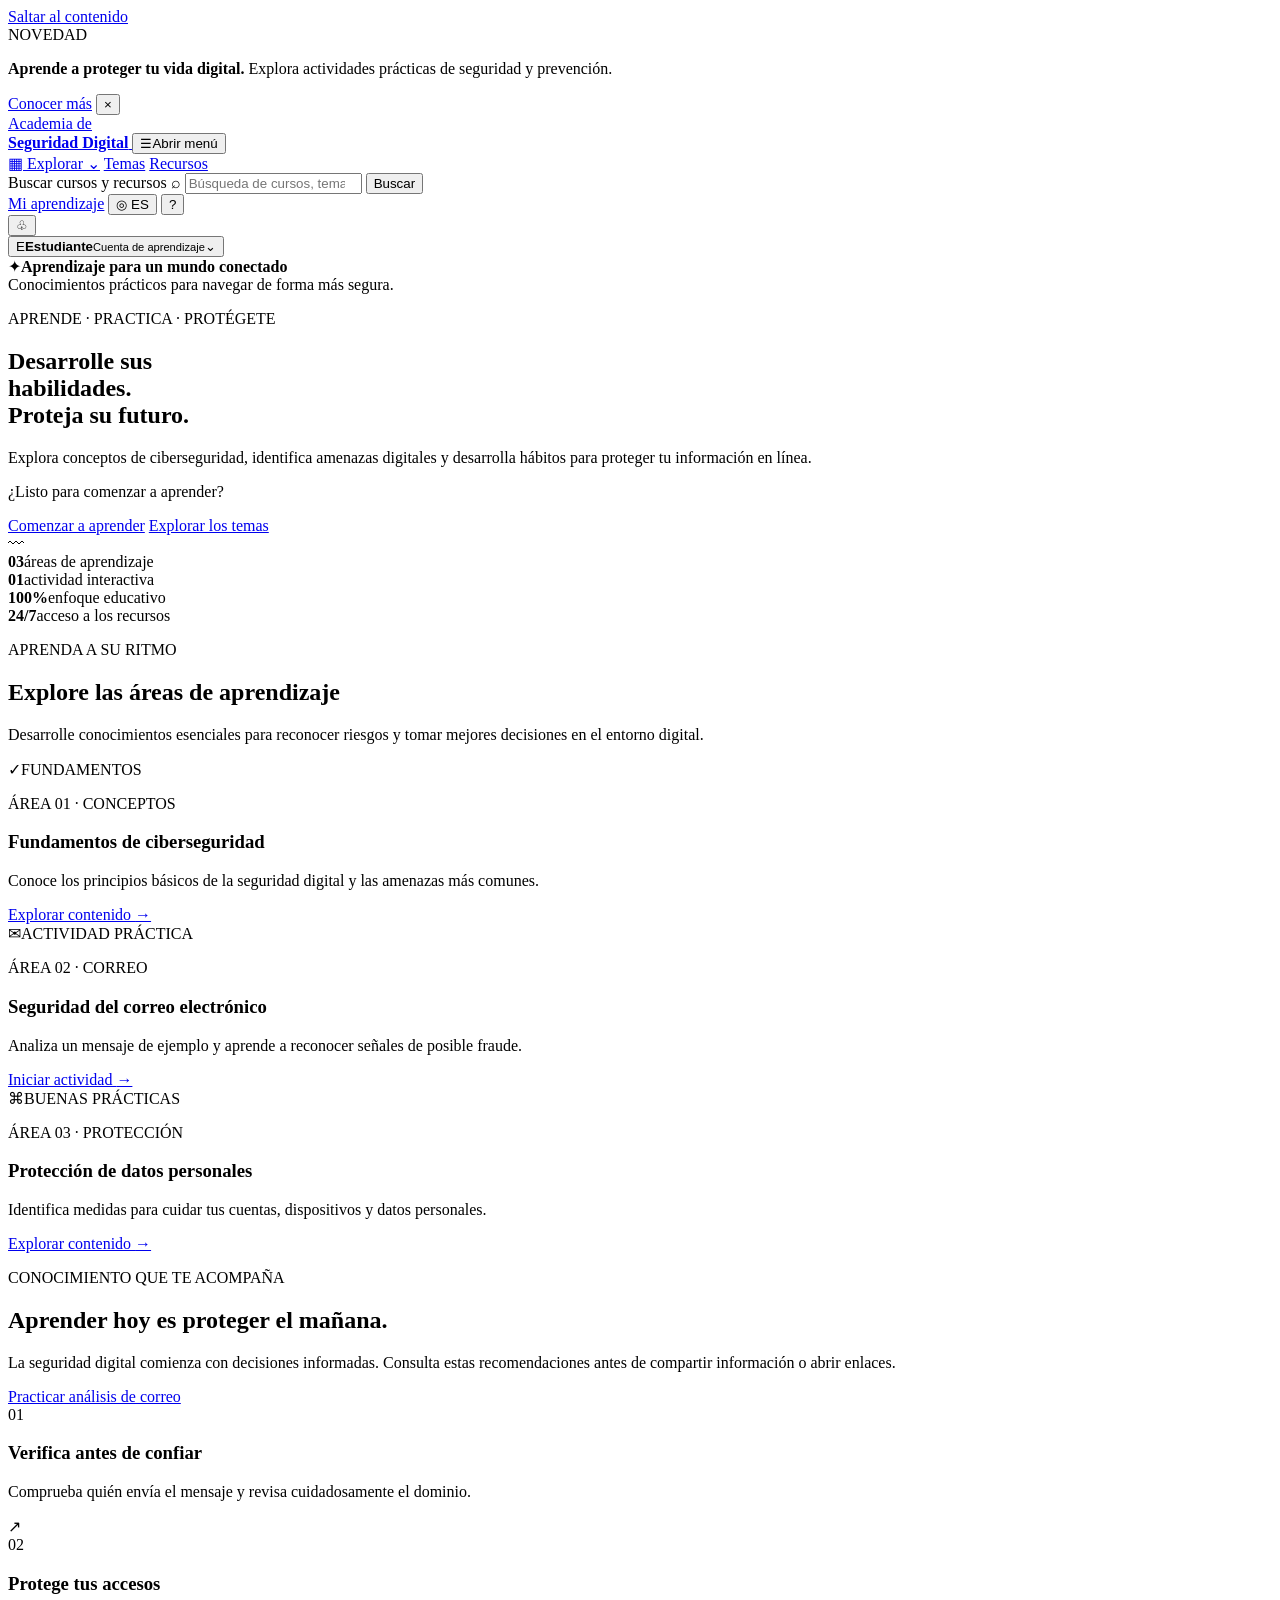
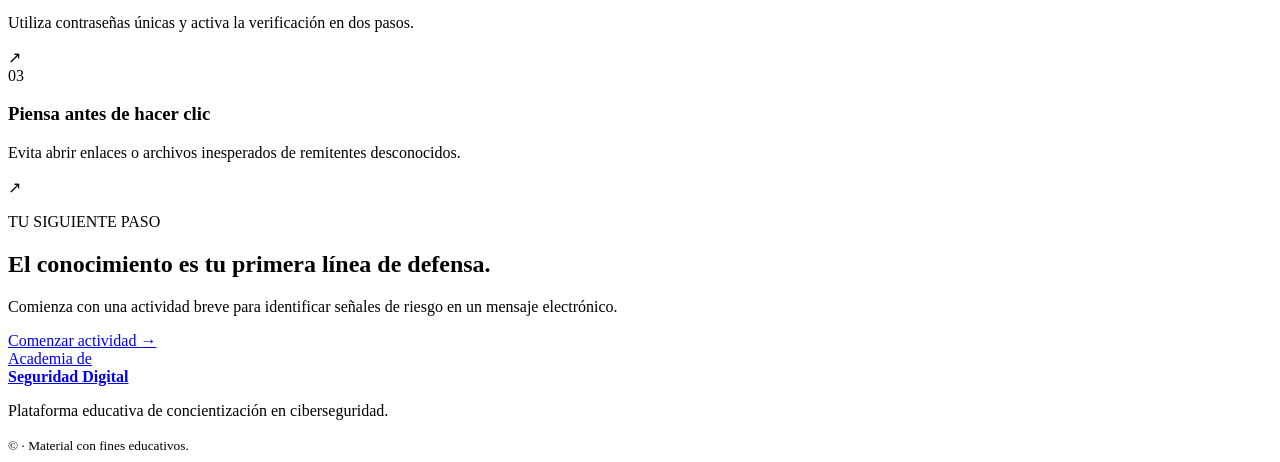
==== commit e43543db: "Add files via upload" ====
--- a/index.html
+++ b/index.html
@@ -1,202 +1,153 @@
-
-<!DOCTYPE html>
-<html lang="es">
-<head>
-    <meta charset="UTF-8">
-    <meta name="viewport" content="width=device-width, initial-scale=1.0">
-    <meta name="description" content="NetSec Lab: laboratorio académico de concientización sobre ciberseguridad.">
-    <title>NetSec Lab | Laboratorio de Ciberseguridad</title>
-    <link rel="stylesheet" href="estilos.css">
-</head>
-<body>
-
-<header class="navbar">
-    <a href="index.html" class="brand">
-        <span class="brand-icon">N</span>
-        <span>NETSEC <small>LAB</small></span>
-    </a>
-
-    <nav class="nav-links">
-        <a href="index.html">Inicio</a>
-        <a href="#laboratorio">Laboratorio</a>
-        <a href="#nosotros">Acerca de</a>
-    </nav>
-
-    <span class="status">
-        <span class="status-dot"></span>
-        Entorno académico
-    </span>
-</header>
-
-<main>
-
-    <section class="hero">
-        <div class="hero-content">
-            <span class="eyebrow">CYBERSECURITY AWARENESS</span>
-
-            <h1>Protege tu entorno.<br>
-                <span>Identifica las amenazas.</span>
-            </h1>
-
-            <p>
-                Bienvenido a NetSec Lab, un laboratorio académico diseñado
-                para comprender los riesgos digitales, identificar correos
-                sospechosos y reconocer posibles ataques informáticos.
-            </p>
-
-            <div class="hero-buttons">
-                <a href="#laboratorio" class="btn btn-primary">
-                    Explorar laboratorio →
-                </a>
-                <a href="#nosotros" class="btn btn-outline">
-                    Conocer más
-                </a>
-            </div>
-
-            <div class="hero-note">
-                <span class="check">✓</span>
-                Simulación educativa en entorno seguro.
-            </div>
-        </div>
-
-        <div class="hero-visual">
-            <div class="security-card">
-                <span class="visual-label">NETSEC SECURITY</span>
-
-                <div class="shield">
-                    <svg viewBox="0 0 100 110" fill="none">
-                        <path d="M50 5 L91 22 V53 C91 79 73 96 50 106 C27 96 9 79 9 53 V22 Z"
-                              stroke="currentColor" stroke-width="5"/>
-                        <path d="M29 54 L44 69 L73 39"
-                              stroke="currentColor" stroke-width="6"
-                              stroke-linecap="round" stroke-linejoin="round"/>
-                    </svg>
-                </div>
-
-                <h3>Security Awareness</h3>
-                <p>Aprende a reconocer amenazas antes de que representen un riesgo.</p>
-
-                <div class="security-info">
-                    <span class="status-dot"></span>
-                    Protección digital activa
-                </div>
-
-                <small>LEARNING ENVIRONMENT</small>
-            </div>
-        </div>
-    </section>
-
-    <section class="section" id="laboratorio">
-        <div class="section-heading">
-            <span class="eyebrow">NUESTRO LABORATORIO</span>
-            <h2>Explora las prácticas de seguridad</h2>
-            <p>Conoce cómo funcionan algunas amenazas digitales mediante ejercicios controlados.</p>
-        </div>
-
-        <div class="practice-grid">
-
-            <article class="practice-card">
-                <div class="practice-icon blue">✉</div>
-                <span class="practice-number">PRÁCTICA 01</span>
-                <h3>Seguridad del correo electrónico</h3>
-                <p>
-                    Aprende a identificar mensajes sospechosos,
-                    remitentes desconocidos y enlaces potencialmente peligrosos.
-                </p>
-                <a href="correo.html" class="card-link">
-                    Explorar práctica →
-                </a>
-            </article>
-
-            <article class="practice-card">
-                <div class="practice-icon green">⌕</div>
-                <span class="practice-number">PRÁCTICA 02</span>
-                <h3>Análisis de amenazas digitales</h3>
-                <p>
-                    Conoce los principales riesgos que pueden comprometer
-                    la seguridad de la información.
-                </p>
-                <a href="#nosotros" class="card-link">
-                    Conocer más →
-                </a>
-            </article>
-
-            <article class="practice-card">
-                <div class="practice-icon purple">▣</div>
-                <span class="practice-number">PRÁCTICA 03</span>
-                <h3>Protección de información</h3>
-                <p>
-                    Identifica buenas prácticas para proteger tus datos
-                    y mantener seguros tus dispositivos.
-                </p>
-                <a href="#nosotros" class="card-link">
-                    Conocer más →
-                </a>
-            </article>
-
-        </div>
-    </section>
-
-    <section class="about-section" id="nosotros">
-        <div class="about-content">
-            <span class="eyebrow">ACERCA DE NETSEC LAB</span>
-            <h2>La seguridad comienza con el conocimiento.</h2>
-            <p>
-                NetSec Lab es un proyecto académico enfocado en la
-                concientización sobre ciberseguridad. Su propósito es
-                proporcionar un espacio de aprendizaje donde los usuarios
-                puedan conocer amenazas digitales y desarrollar hábitos
-                responsables al utilizar la tecnología.
-            </p>
-        </div>
-
-        <div class="about-features">
-            <div class="feature">
-                <span>01</span>
-                <div>
-                    <h3>Aprendizaje</h3>
-                    <p>Comprende los riesgos del entorno digital.</p>
-                </div>
-            </div>
-
-            <div class="feature">
-                <span>02</span>
-                <div>
-                    <h3>Prevención</h3>
-                    <p>Reconoce señales de posibles amenazas.</p>
-                </div>
-            </div>
-
-            <div class="feature">
-                <span>03</span>
-                <div>
-                    <h3>Protección</h3>
-                    <p>Adopta medidas para cuidar tu información.</p>
-                </div>
-            </div>
-        </div>
-    </section>
-
-    <section class="final-banner">
-        <div>
-            <span class="eyebrow">NETSEC LAB</span>
-            <h2>Tu seguridad digital importa.</h2>
-            <p>Aprende, analiza y protege tu información.</p>
-        </div>
-        <a href="correo.html" class="btn btn-light">Comenzar práctica →</a>
-    </section>
-
-</main>
-
-<footer class="footer">
-    <a href="index.html" class="brand footer-brand">
-        <span class="brand-icon">N</span>
-        <span>NETSEC <small>LAB</small></span>
-    </a>
-    <p>Cybersecurity Awareness | Proyecto académico</p>
-    <small>© <span id="year"></span> NetSec Lab. Todos los derechos reservados.</small>
-</footer>
-
-<script src="script.js"></script>
-</body>
-</html>
+<!DOCTYPE html>
+<html lang="es">
+<head>
+  <meta charset="UTF-8">
+  <meta name="viewport" content="width=device-width, initial-scale=1.0">
+  <meta name="description" content="Plataforma educativa para aprender sobre ciberseguridad, redes y protección digital.">
+  <title>Academia de Seguridad Digital | Aprende y protege</title>
+  <link rel="preconnect" href="https://fonts.googleapis.com">
+  <link rel="preconnect" href="https://fonts.gstatic.com" crossorigin>
+  <link href="https://fonts.googleapis.com/css2?family=Inter:wght@400;500;600;700&family=Roboto:wght@300;400;500;700&display=swap" rel="stylesheet">
+  <link rel="stylesheet" href="css/estilos.css">
+</head>
+<body>
+  <a class="skip-link" href="#contenido">Saltar al contenido</a>
+
+  <div class="announcement" id="announcement">
+    <div class="announcement-inner">
+      <span class="announcement-tag">NOVEDAD</span>
+      <p><strong>Aprende a proteger tu vida digital.</strong> Explora actividades prácticas de seguridad y prevención.</p>
+      <a href="#aprendizaje">Conocer más</a>
+      <button class="announcement-close" id="closeAnnouncement" aria-label="Cerrar aviso">×</button>
+    </div>
+  </div>
+
+  <header class="site-header">
+    <div class="header-inner">
+      <a class="academy-brand" href="index.html" aria-label="Academia de Seguridad Digital, inicio">
+        <span class="brand-mark" aria-hidden="true"><span></span><span></span><span></span><span></span></span>
+        <span class="brand-name">Academia de<br><strong>Seguridad Digital</strong></span>
+      </a>
+
+      <button class="mobile-menu-button" id="mobileMenuButton" aria-expanded="false" aria-controls="mainNav">☰<span class="sr-only">Abrir menú</span></button>
+
+      <nav class="main-nav" id="mainNav" aria-label="Navegación principal">
+        <a class="nav-explore" href="#aprendizaje"><span class="grid-symbol">▦</span> Explorar <span class="chevron">⌄</span></a>
+        <a href="#aprendizaje">Temas</a>
+        <a href="#recursos">Recursos</a>
+      </nav>
+
+      <form class="search-form" id="searchForm" role="search">
+        <label class="sr-only" for="siteSearch">Buscar cursos y recursos</label>
+        <span aria-hidden="true">⌕</span>
+        <input id="siteSearch" type="search" placeholder="Búsqueda de cursos, temas y recursos">
+        <button type="submit" aria-label="Buscar">Buscar</button>
+      </form>
+
+      <div class="header-actions">
+        <a class="learning-link" href="#aprendizaje">Mi aprendizaje</a>
+        <button class="icon-action language-button" type="button" aria-label="Idioma español">◎ <span>ES</span></button>
+        <button class="icon-action help-button" type="button" id="helpButton" aria-label="Ayuda">?</button>
+        <div class="notification-wrap">
+          <button class="icon-action notification-button" type="button" id="notificationButton" aria-expanded="false" aria-controls="notificationPanel" aria-label="Notificaciones">
+            ♧<span class="notification-dot"></span>
+          </button>
+          <div class="notification-panel" id="notificationPanel" hidden>
+            <div class="notification-heading"><strong>Notificaciones</strong><span class="notification-count">1 nueva</span></div>
+            <div class="notification-item">
+              <span class="notification-symbol">!</span>
+              <div><strong>Recomendación de seguridad</strong><p>Revisa las señales de un correo sospechoso en la actividad interactiva.</p><a href="correo.html">Ver actividad →</a></div>
+            </div>
+          </div>
+        </div>
+        <button class="profile-button" id="profileButton" type="button">
+          <span class="profile-avatar">E</span><span class="profile-copy"><strong>Estudiante</strong><small>Cuenta de aprendizaje</small></span><span class="chevron">⌄</span>
+        </button>
+      </div>
+    </div>
+  </header>
+
+  <main id="contenido">
+    <section class="hero-section">
+      <div class="hero-pattern" aria-hidden="true"></div>
+      <div class="hero-inner">
+        <div class="hero-copy">
+          <div class="hero-pill"><span class="flame">✦</span><span><strong>Aprendizaje para un mundo conectado</strong><br>Conocimientos prácticos para navegar de forma más segura.</span></div>
+          <p class="eyebrow">APRENDE · PRACTICA · PROTÉGETE</p>
+          <h1>Desarrolle sus<br>habilidades.<br><span>Proteja su futuro.</span></h1>
+          <p class="hero-description">Explora conceptos de ciberseguridad, identifica amenazas digitales y desarrolla hábitos para proteger tu información en línea.</p>
+          <p class="hero-question">¿Listo para comenzar a aprender?</p>
+          <div class="hero-buttons">
+            <a class="button button-green" href="#aprendizaje">Comenzar a aprender</a>
+            <a class="button button-outline" href="#temas">Explorar los temas</a>
+          </div>
+        </div>
+
+        <div class="hero-gallery" aria-label="Personas aprendiendo tecnología">
+          <div class="gallery-photo photo-main"><img src="https://images.unsplash.com/photo-1523240795612-9a054b0db644?auto=format&fit=crop&w=1000&q=85" alt="Estudiantes colaborando en un espacio de aprendizaje" onerror="this.style.display='none'"></div>
+          <div class="gallery-photo photo-top"><img src="https://images.unsplash.com/photo-1521737711867-e3b97375f902?auto=format&fit=crop&w=800&q=85" alt="Equipo trabajando frente a una computadora" onerror="this.style.display='none'"></div>
+          <div class="gallery-photo photo-bottom"><img src="https://images.unsplash.com/photo-1516321318423-f06f85e504b3?auto=format&fit=crop&w=800&q=85" alt="Persona aprendiendo con una computadora portátil" onerror="this.style.display='none'"></div>
+          <span class="gallery-dots dots-one" aria-hidden="true"></span>
+          <span class="gallery-wave" aria-hidden="true">〰</span>
+        </div>
+      </div>
+    </section>
+
+    <section class="stats-section" aria-label="Resumen de la plataforma">
+      <div class="stat-card"><strong>03</strong><span>áreas de aprendizaje</span></div>
+      <div class="stat-card"><strong>01</strong><span>actividad interactiva</span></div>
+      <div class="stat-card"><strong>100%</strong><span>enfoque educativo</span></div>
+      <div class="stat-card"><strong>24/7</strong><span>acceso a los recursos</span></div>
+    </section>
+
+    <section class="learning-section section-shell" id="aprendizaje">
+      <div class="section-intro">
+        <p class="eyebrow">APRENDA A SU RITMO</p>
+        <h2>Explore las áreas de aprendizaje</h2>
+        <p>Desarrolle conocimientos esenciales para reconocer riesgos y tomar mejores decisiones en el entorno digital.</p>
+      </div>
+
+      <div class="learning-grid" id="temas">
+        <article class="learning-card" data-search="ciberseguridad amenazas seguridad digital">
+          <div class="card-image card-image-blue"><span class="card-art shield-art">✓</span><span class="card-label">FUNDAMENTOS</span></div>
+          <div class="card-content"><p class="card-kicker">ÁREA 01 · CONCEPTOS</p><h3>Fundamentos de ciberseguridad</h3><p>Conoce los principios básicos de la seguridad digital y las amenazas más comunes.</p><a href="#recursos" class="text-link">Explorar contenido <span>→</span></a></div>
+        </article>
+        <article class="learning-card" data-search="phishing correo electrónico enlaces remitente estafa">
+          <div class="card-image card-image-purple"><span class="card-art mail-art">✉</span><span class="card-label">ACTIVIDAD PRÁCTICA</span></div>
+          <div class="card-content"><p class="card-kicker">ÁREA 02 · CORREO</p><h3>Seguridad del correo electrónico</h3><p>Analiza un mensaje de ejemplo y aprende a reconocer señales de posible fraude.</p><a href="correo.html" class="text-link">Iniciar actividad <span>→</span></a></div>
+        </article>
+        <article class="learning-card" data-search="redes protección datos contraseñas privacidad dispositivos">
+          <div class="card-image card-image-green"><span class="card-art network-art">⌘</span><span class="card-label">BUENAS PRÁCTICAS</span></div>
+          <div class="card-content"><p class="card-kicker">ÁREA 03 · PROTECCIÓN</p><h3>Protección de datos personales</h3><p>Identifica medidas para cuidar tus cuentas, dispositivos y datos personales.</p><a href="#recursos" class="text-link">Explorar contenido <span>→</span></a></div>
+        </article>
+      </div>
+      <p class="search-feedback" id="searchFeedback" aria-live="polite"></p>
+    </section>
+
+    <section class="topics-band" id="recursos">
+      <div class="topics-inner">
+        <div class="topics-copy"><p class="eyebrow">CONOCIMIENTO QUE TE ACOMPAÑA</p><h2>Aprender hoy es proteger el mañana.</h2><p>La seguridad digital comienza con decisiones informadas. Consulta estas recomendaciones antes de compartir información o abrir enlaces.</p><a class="button button-green" href="correo.html">Practicar análisis de correo</a></div>
+        <div class="resource-list">
+          <article class="resource-item"><span class="resource-number">01</span><div><h3>Verifica antes de confiar</h3><p>Comprueba quién envía el mensaje y revisa cuidadosamente el dominio.</p></div><span class="resource-arrow">↗</span></article>
+          <article class="resource-item"><span class="resource-number">02</span><div><h3>Protege tus accesos</h3><p>Utiliza contraseñas únicas y activa la verificación en dos pasos.</p></div><span class="resource-arrow">↗</span></article>
+          <article class="resource-item"><span class="resource-number">03</span><div><h3>Piensa antes de hacer clic</h3><p>Evita abrir enlaces o archivos inesperados de remitentes desconocidos.</p></div><span class="resource-arrow">↗</span></article>
+        </div>
+      </div>
+    </section>
+
+    <section class="closing-section">
+      <div><p class="eyebrow">TU SIGUIENTE PASO</p><h2>El conocimiento es tu primera línea de defensa.</h2><p>Comienza con una actividad breve para identificar señales de riesgo en un mensaje electrónico.</p></div>
+      <a class="button button-dark" href="correo.html">Comenzar actividad <span>→</span></a>
+    </section>
+  </main>
+
+  <footer class="site-footer">
+    <a class="academy-brand footer-brand" href="index.html"><span class="brand-mark" aria-hidden="true"><span></span><span></span><span></span><span></span></span><span class="brand-name">Academia de<br><strong>Seguridad Digital</strong></span></a>
+    <p>Plataforma educativa de concientización en ciberseguridad.</p>
+    <small>© <span id="year"></span> · Material con fines educativos.</small>
+  </footer>
+
+  <div class="toast" id="toast" role="status" aria-live="polite"></div>
+  <script src="js/script.js"></script>
+</body>
+</html>
